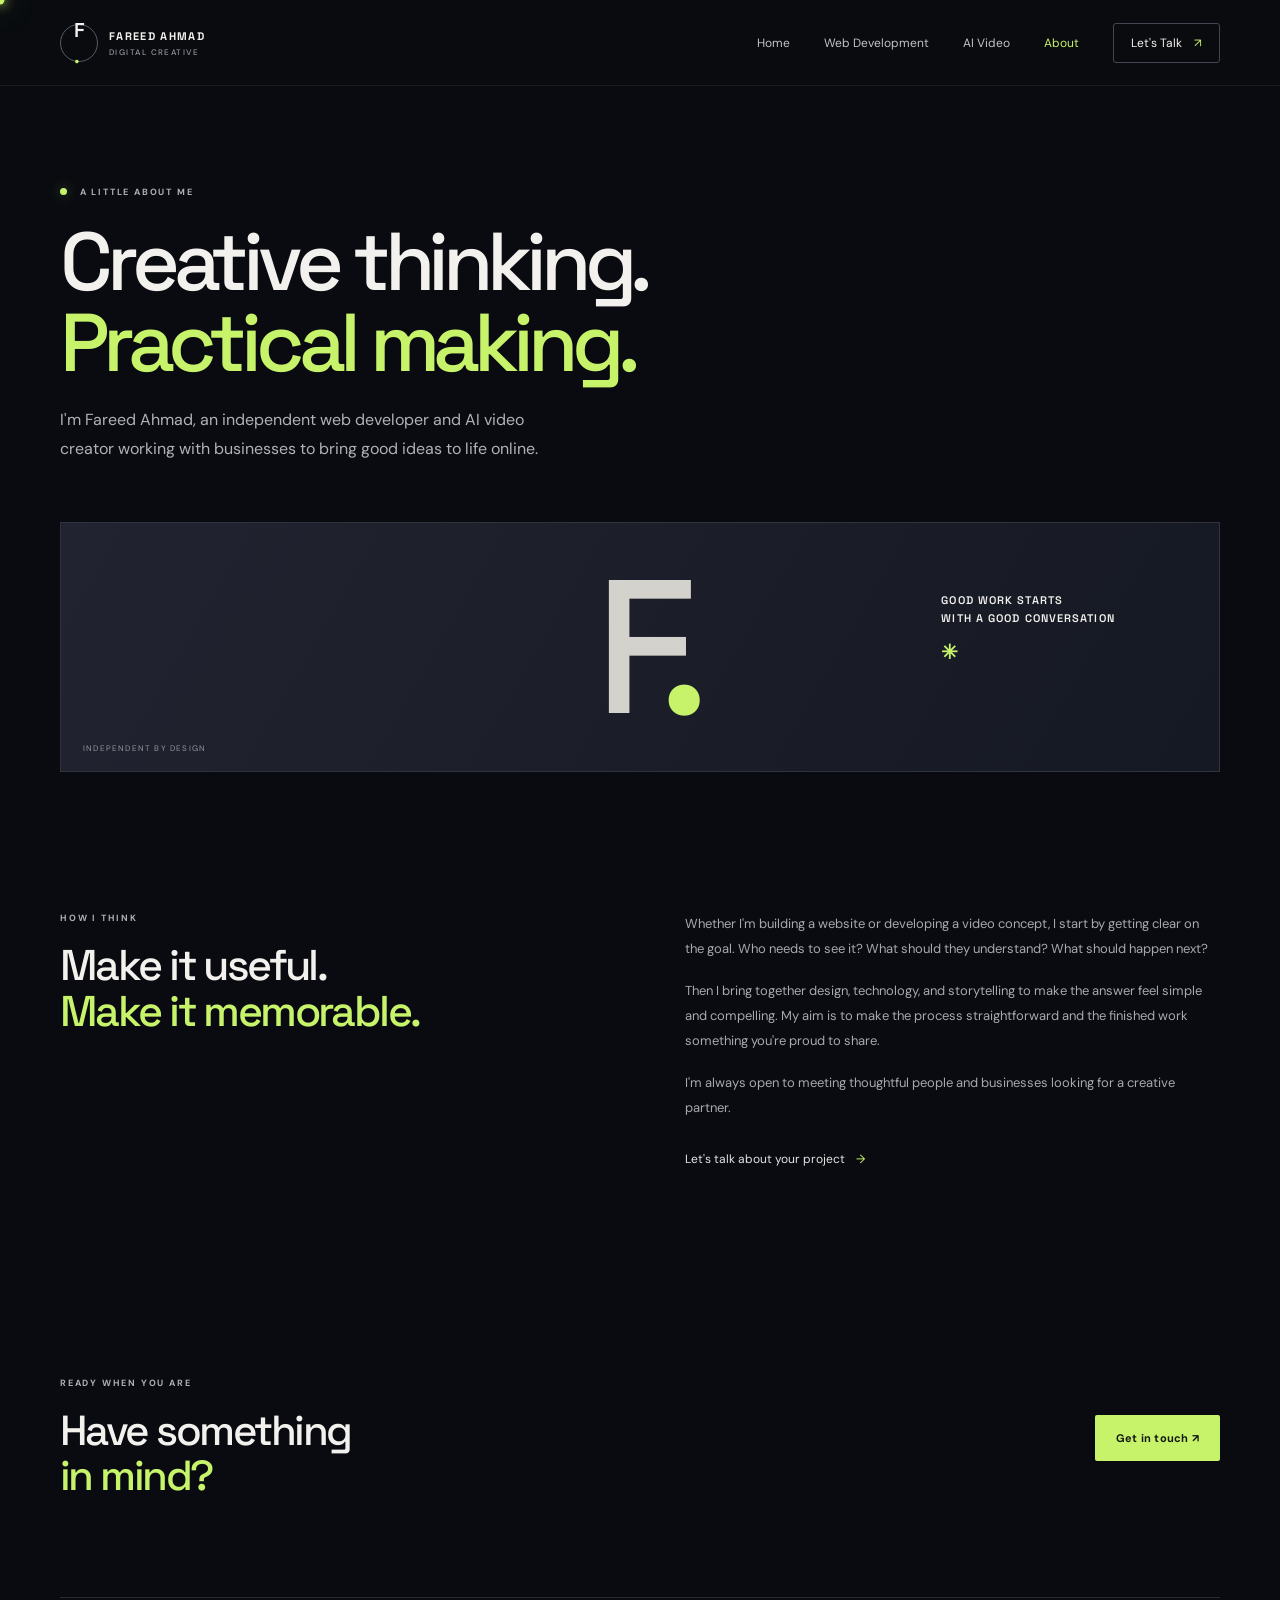
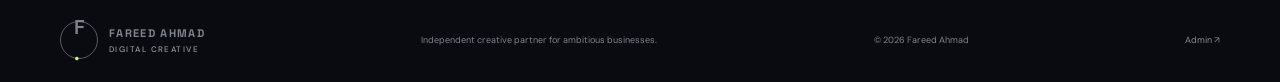
==== about.html @ bf3fa32a "Publish Fareed Ahmad portfolio" ====
<!doctype html><html lang="en"><head><meta charset="utf-8"><meta name="viewport" content="width=device-width, initial-scale=1"><title>About — Fareed Ahmad</title><link rel="preconnect" href="https://fonts.googleapis.com"><link rel="preconnect" href="https://fonts.gstatic.com" crossorigin><link href="https://fonts.googleapis.com/css2?family=DM+Sans:wght@400;500;600;700&family=Space+Grotesk:wght@400;500;600;700&display=swap" rel="stylesheet"><link rel="stylesheet" href="style.css"></head><body><span class="cursor-glow" aria-hidden="true"></span><header class="header"><a class="brand" href="index.html"><span class="brand-mark">F<span>.</span></span><span>FAREED AHMAD<small>DIGITAL CREATIVE</small></span></a><button class="menu-toggle" aria-label="Open menu">☰</button><nav class="nav"><a href="index.html">Home</a><a href="web-development.html">Web Development</a><a href="ai-video.html">AI Video</a><a class="active" href="about.html">About</a><a class="nav-cta" href="contact.html">Let's Talk <span>↗</span></a></nav></header><main><section class="inner-hero wrap about-hero"><div class="eyebrow"><i></i> A LITTLE ABOUT ME</div><h1>Creative thinking.<br><em>Practical making.</em></h1><p class="lead">I'm Fareed Ahmad, an independent web developer and AI video creator working with businesses to bring good ideas to life online.</p><div class="about-visual"><div class="about-monogram">F<span>.</span></div><div class="about-note">GOOD WORK STARTS<br>WITH A GOOD CONVERSATION <b>✳</b></div><span class="about-caption">INDEPENDENT BY DESIGN</span></div></section><section class="section wrap about-copy"><div><div class="eyebrow">HOW I THINK</div><h2>Make it useful.<br><em>Make it memorable.</em></h2></div><div><p>Whether I'm building a website or developing a video concept, I start by getting clear on the goal. Who needs to see it? What should they understand? What should happen next?</p><p>Then I bring together design, technology, and storytelling to make the answer feel simple and compelling. My aim is to make the process straightforward and the finished work something you're proud to share.</p><p>I'm always open to meeting thoughtful people and businesses looking for a creative partner.</p><a class="text-link" href="contact.html">Let's talk about your project <span>→</span></a></div></section><section class="bottom-cta wrap"><div><div class="eyebrow">READY WHEN YOU ARE</div><h2>Have something<br><em>in mind?</em></h2></div><a class="button button-light" href="contact.html">Get in touch ↗</a></section></main><footer class="footer wrap"><a class="brand" href="index.html"><span class="brand-mark">F<span>.</span></span><span>FAREED AHMAD<small>DIGITAL CREATIVE</small></span></a><span>Independent creative partner for ambitious businesses.</span><span>© <span id="year"></span> Fareed Ahmad</span><a class="admin-entry" href="admin.html">Admin ↗</a></footer><script src="portfolio.js"></script><script src="script.js"></script></body></html>
---- style.css ----
:root{--bg:#090b10;--panel:#10131a;--panel2:#141923;--text:#f3f1ed;--muted:#a2a5ad;--line:#272b35;--lime:#c7f36b;--lav:#b3a2ff;--font:'DM Sans',sans-serif;--display:'Space Grotesk',sans-serif}*{box-sizing:border-box}html{scroll-behavior:smooth}body{margin:0;background:var(--bg);color:var(--text);font-family:var(--font);font-size:15px;-webkit-font-smoothing:antialiased}a{color:inherit;text-decoration:none}.wrap{width:min(1160px,calc(100% - 72px));margin-inline:auto}.header{height:86px;border-bottom:1px solid rgba(255,255,255,.07);display:flex;align-items:center;justify-content:space-between;padding:0 max(36px,calc((100% - 1160px)/2));position:relative;z-index:3;background:rgba(9,11,16,.93)}.brand{display:flex;gap:11px;align-items:center;font:700 11px var(--display);letter-spacing:.12em}.brand-mark{width:38px;height:38px;border:1px solid #555a66;border-radius:50%;display:grid;place-content:center;font:600 20px var(--display);letter-spacing:-.08em}.brand-mark span{color:var(--lime)}.brand small{display:block;font:500 8px var(--font);letter-spacing:.18em;color:#9699a1;margin-top:4px}.nav{display:flex;align-items:center;gap:34px;font-size:12px;color:#c2c3c7}.nav a{transition:color .2s}.nav a:hover,.nav a.active{color:var(--lime)}.nav .nav-cta{border:1px solid #424651;padding:11px 17px;border-radius:3px;color:var(--text)}.nav-cta span{color:var(--lime);margin-left:9px}.menu-toggle{display:none;background:none;color:white;border:0;font-size:24px}.hero{min-height:620px;display:grid;grid-template-columns:1.02fr .98fr;align-items:center;gap:20px;padding-top:45px;padding-bottom:40px}.eyebrow{font-size:9px;letter-spacing:.2em;font-weight:700;color:#adb0b7}.eyebrow i{display:inline-block;width:7px;height:7px;border-radius:50%;background:var(--lime);margin-right:9px;box-shadow:0 0 13px #c7f36966}.hero h1,.inner-hero h1,.contact-layout h1{font:500 clamp(54px,7vw,88px)/.99 var(--display);letter-spacing:-.075em;margin:27px 0 24px}.hero h1 em,.inner-hero h1 em,.contact-layout h1 em,h2 em{font-style:normal;color:var(--lime)}.lead{max-width:480px;color:#b0b2b9;font-size:16px;line-height:1.8}.hero-actions{display:flex;align-items:center;gap:28px;margin-top:32px}.button{display:inline-flex;align-items:center;gap:20px;padding:16px 21px;border:0;border-radius:2px;font:700 11px var(--font);letter-spacing:.02em;cursor:pointer}.button-light{background:var(--lime);color:#13170e}.button-light span{font-size:15px}.text-link{font-size:12px;color:#e4e4e4}.text-link span{color:var(--lime);padding-left:8px}.hero-foot{display:flex;gap:12px;align-items:center;color:#747984;font-size:8px;letter-spacing:.13em;margin-top:72px}.hero-foot b{color:var(--lime)}.hero-art{height:470px;position:relative;display:grid;place-items:center;overflow:hidden}.glow{width:340px;height:340px;position:absolute;background:radial-gradient(circle,#9b73ff30,transparent 68%);filter:blur(12px)}.orbit{position:absolute;border:1px solid #414050;transform:rotate(-27deg);border-radius:50%;width:410px;height:210px}.orbit-two{transform:rotate(53deg);width:390px;height:240px;border-color:#42415366}.art-card{position:absolute;border:1px solid #484751;background:linear-gradient(145deg,#272331,#11131b);box-shadow:0 24px 80px #0009}.card-back{width:222px;height:280px;left:11%;top:17%;padding:25px;transform:rotate(-9deg);display:flex;flex-direction:column;justify-content:space-between;background:linear-gradient(155deg,#4a4069,#191724)}.card-back span,.card-front span{font-size:9px;letter-spacing:.2em;color:#d2c9ff}.card-back b{font:500 39px/.98 var(--display);letter-spacing:-.07em}.art-card small{font-size:8px;letter-spacing:.14em;color:#aaa5b7}.card-front{width:260px;height:333px;right:11%;top:20%;padding:23px;transform:rotate(8deg);display:flex;flex-direction:column;justify-content:flex-end;background:linear-gradient(145deg,#222736,#11141c)}.play{position:absolute;top:30%;left:39%;width:54px;height:54px;border-radius:50%;background:var(--lime);color:#15190f;display:grid;place-items:center;font-size:16px;padding-left:3px}.wave{height:50px;display:flex;align-items:center;gap:4px;margin:24px 0}.wave i{width:5px;border-radius:4px;background:linear-gradient(var(--lime),#9387e9);height:var(--h,20px)}.wave i:nth-child(3n){height:38px}.wave i:nth-child(2n){height:27px}.wave i:nth-child(5n){height:43px}.art-label{position:absolute;right:0;bottom:34px;font-size:8px;letter-spacing:.15em;color:#a6a6ab}.art-label span{font-size:18px;color:var(--lime);padding-left:10px}.trust{height:75px;border-block:1px solid var(--line);display:flex;align-items:center;justify-content:center;gap:25px;color:#858992;font-size:9px;letter-spacing:.17em}.trust-line{width:60px;height:1px;background:#41434a}.section{padding-top:110px;padding-bottom:110px}.section-heading{display:flex;align-items:flex-end;justify-content:space-between;gap:45px;margin-bottom:47px}.section-heading h2,.manifesto h2,.bottom-cta h2,.about-copy h2{font:500 43px/1.08 var(--display);letter-spacing:-.06em;margin:19px 0 0}.section-heading>p{max-width:390px;color:var(--muted);line-height:1.8;font-size:13px;margin:0 0 3px}.service-grid{display:grid;grid-template-columns:1fr 1fr;gap:22px}.service-card{padding:23px;background:var(--panel);border:1px solid #242832;transition:transform .25s,border-color .25s}.service-card:hover{transform:translateY(-4px);border-color:#5d674f}.card-top{display:flex;justify-content:space-between;align-items:center;color:#9699a2;font-size:8px;letter-spacing:.18em}.card-top b{font-size:18px;color:var(--lime);font-weight:400}.mini-browser,.video-preview{height:260px;margin:20px 0 25px;position:relative;overflow:hidden;background:#1c2230}.mini-browser{background:linear-gradient(130deg,#243746,#141a22 70%)}.browser-dots{height:26px;padding:8px 12px;background:#151a23;color:#767d8a;font-size:8px;letter-spacing:.2em}.browser-inner{padding:26px 32px}.browser-inner small{font-size:7px;letter-spacing:.2em;color:var(--lime)}.browser-inner strong{display:block;font:500 45px/.95 var(--display);letter-spacing:-.07em;margin-top:15px}.browser-inner i{display:block;width:75px;height:20px;background:var(--lime);margin-top:18px}.video-preview{background:radial-gradient(ellipse at 72% 40%,#7262ba,#382f60 34%,#151721 72%)}.video-orb{position:absolute;width:190px;height:190px;right:10%;top:5%;border-radius:50%;background:linear-gradient(135deg,#d5e9ff77,#9278f388 50%,transparent);filter:blur(2px)}.video-title{position:absolute;top:32px;left:30px;font:600 24px/1.02 var(--display);letter-spacing:-.05em}.video-title span{color:var(--lime);padding-left:8px}.video-caption{position:absolute;left:30px;bottom:24px;font-size:8px;letter-spacing:.16em}.video-play{position:absolute;right:26px;bottom:23px;border:1px solid #ffffff99;width:38px;height:38px;border-radius:50%;display:grid;place-items:center;font-size:11px;padding-left:2px}.service-card h3{font:500 20px var(--display);letter-spacing:-.04em;margin:0 0 10px}.service-card p{color:#9a9da6;font-size:12px;line-height:1.7;max-width:440px}.card-link{display:block;font-size:10px;color:var(--lime);margin-top:21px}.manifesto{background:linear-gradient(110deg,#14131e,#10141b);border-block:1px solid #242632}.manifesto-inner{padding-top:96px;padding-bottom:100px}.manifesto h2{font-size:53px;margin:23px 0 20px}.manifesto p{max-width:500px;color:#a6a8b0;line-height:1.8;font-size:13px}.manifesto .text-link{display:inline-block;margin-top:16px}.bottom-cta{display:flex;align-items:center;justify-content:space-between;padding-top:99px;padding-bottom:99px}.bottom-cta h2{font-size:42px}.footer{border-top:1px solid var(--line);padding-top:23px;padding-bottom:23px;display:flex;align-items:center;justify-content:space-between;color:#7f838d;font-size:9px}.inner-hero{padding-top:100px;padding-bottom:78px}.inner-hero h1{font-size:clamp(54px,7vw,82px);margin:23px 0}.inner-hero>.button{margin-top:20px}.web-showcase{margin-top:72px;padding:30px 8% 0;background:linear-gradient(140deg,#202b32,#11151d);border:1px solid #2d3641}.showcase-window{background:#d9dedb;color:#12181a;min-height:400px;box-shadow:0 18px 50px #0008}.window-bar{height:34px;background:#e9eae6;display:flex;justify-content:space-between;padding:10px 15px;color:#606968;font-size:9px}.showcase-content{min-height:366px;position:relative;background:linear-gradient(115deg,#dce1dd,#b9c4bd)}.showcase-nav{padding:17px 26px;font:700 10px var(--display);letter-spacing:.12em}.showcase-nav span{float:right;font:600 8px var(--font);letter-spacing:.08em}.showcase-main{padding:32px 7%}.showcase-main small{font-size:8px;letter-spacing:.18em}.showcase-main h2{font:600 56px/.9 var(--display);letter-spacing:-.075em;margin:17px 0}.showcase-main h2 em{color:#507b59;font-style:normal}.showcase-main p{font-size:10px;line-height:1.7;color:#515b55}.showcase-main .button{font-size:8px;padding:12px 14px;margin-top:8px}.showcase-side{position:absolute;right:9%;top:39%;font:500 23px/1.08 var(--display);letter-spacing:-.05em;color:#526057}.showcase-side em{color:#80998a;font-style:normal}.showcase-side b{display:block;margin-top:35px;font:600 8px var(--font);letter-spacing:.12em}.offer-grid{display:grid;grid-template-columns:1fr 1fr;border-top:1px solid var(--line)}.offer-grid article{padding:30px 25px 31px 0;border-bottom:1px solid var(--line)}.offer-grid article:nth-child(2n){padding-left:35px;border-left:1px solid var(--line)}.offer-grid article>span{font-size:9px;color:var(--lime);letter-spacing:.12em}.offer-grid h3{font:500 21px var(--display);margin:15px 0 9px;letter-spacing:-.03em}.offer-grid p{font-size:12px;line-height:1.8;color:#9fa2aa;max-width:440px;margin:0}.video-hero .lead{max-width:540px}.video-feature{height:355px;margin-top:65px;position:relative;overflow:hidden;border:1px solid #33303d;background:radial-gradient(ellipse at 72% 40%,#7164b6,#40355f 30%,#191923 72%)}.feature-orb{position:absolute;width:320px;height:320px;right:10%;top:0;border-radius:50%;background:linear-gradient(120deg,#e7dfffaa,#9282f988 42%,transparent 72%);filter:blur(2px)}.feature-copy{position:absolute;left:9%;top:62px}.feature-copy small{font-size:8px;letter-spacing:.2em;color:#d8d2ef}.feature-copy h2{font:500 57px/.95 var(--display);letter-spacing:-.07em;margin:22px 0 32px}.feature-copy h2 em{font-style:normal;color:var(--lime)}.feature-copy span{font-size:8px;letter-spacing:.14em;color:#c6c0d4}.feature-play{position:absolute;right:25%;top:42%;width:54px;height:54px;border-radius:50%;background:var(--lime);color:#111;display:grid;place-items:center;font-size:15px;padding-left:3px}.feature-index{position:absolute;right:22px;bottom:20px;font-size:8px;letter-spacing:.16em;color:#d4d1dc}.about-hero{padding-bottom:30px}.about-visual{height:250px;margin-top:58px;background:linear-gradient(120deg,#222330,#151923);position:relative;overflow:hidden;display:grid;place-items:center;border:1px solid #30323d}.about-monogram{font:500 190px/.8 var(--display);letter-spacing:-.13em;color:#d3d2cc}.about-monogram span{color:var(--lime)}.about-note{position:absolute;right:9%;top:28%;font:600 11px/1.6 var(--display);letter-spacing:.1em}.about-note b{display:block;color:var(--lime);font-size:20px;margin-top:8px}.about-caption{position:absolute;bottom:18px;left:22px;color:#92959e;font-size:8px;letter-spacing:.15em}.about-copy{display:grid;grid-template-columns:1fr 1fr;gap:90px}.about-copy p{color:#a7a9b0;font-size:13px;line-height:1.9;margin:0 0 18px}.about-copy .text-link{display:inline-block;margin-top:12px}.contact-layout{padding-top:100px;padding-bottom:110px;display:grid;grid-template-columns:.9fr 1.1fr;gap:100px}.contact-layout h1{font-size:72px}.contact-intro .lead{font-size:14px}.contact-links{margin-top:65px;display:grid;gap:24px}.contact-links small{display:block;color:#828691;font-size:8px;letter-spacing:.17em;margin-bottom:9px}.contact-links a{font-size:15px}.contact-links a:hover{color:var(--lime)}.email-pending{color:#e4b277;font-size:12px}.contact-form{padding:31px;background:var(--panel);border:1px solid #282c36}.contact-form label{display:block;color:#b9bbc1;font-size:10px;margin-bottom:20px}.contact-form input,.contact-form select,.contact-form textarea{display:block;width:100%;margin-top:9px;background:#0c0f15;border:1px solid #30343e;border-radius:2px;padding:13px;color:#f0f0ef;font:12px var(--font);outline:none}.contact-form input:focus,.contact-form select:focus,.contact-form textarea:focus{border-color:#91ad61}.contact-form textarea{resize:vertical}.contact-form .button{margin-top:3px}.form-note{display:block;color:#777c86;font-size:9px;margin-top:13px}@media(max-width:850px){.wrap{width:calc(100% - 48px)}.header{padding-inline:24px}.nav{gap:17px}.hero{min-height:560px}.hero-art{transform:scale(.87);margin-inline:-25px}.section-heading{gap:25px}.contact-layout{gap:45px}.showcase-side{right:4%;font-size:19px}}@media(max-width:650px){.wrap{width:calc(100% - 38px)}.header{height:72px;padding:0 19px}.menu-toggle{display:block}.nav{display:none;position:absolute;left:0;right:0;top:71px;background:#0c0e14;border-bottom:1px solid var(--line);padding:20px;flex-direction:column;align-items:stretch;gap:0}.nav.open{display:flex}.nav a{padding:13px 8px}.nav .nav-cta{margin-top:8px;text-align:center}.hero{grid-template-columns:1fr;padding-top:74px;gap:0}.hero h1,.inner-hero h1,.contact-layout h1{font-size:59px}.hero-foot{margin-top:45px;gap:8px;font-size:7px}.hero-art{height:370px;margin:10px -18px 0;transform:none;scale:.9}.trust{height:70px;gap:12px;font-size:7px;letter-spacing:.1em}.trust-line{width:25px}.section{padding-top:75px;padding-bottom:75px}.section-heading{display:block}.section-heading h2,.manifesto h2,.bottom-cta h2,.about-copy h2{font-size:36px}.section-heading>p{margin-top:22px}.service-grid{grid-template-columns:1fr;gap:15px}.mini-browser,.video-preview{height:220px}.manifesto-inner{padding-top:70px;padding-bottom:70px}.manifesto h2{font-size:38px}.bottom-cta{padding-top:70px;padding-bottom:70px;align-items:flex-start;gap:28px;flex-direction:column}.footer{flex-wrap:wrap;gap:18px}.footer>span:nth-child(2){order:3;width:100%}.inner-hero{padding-top:75px;padding-bottom:50px}.web-showcase{margin-top:52px;padding:15px 4% 0}.showcase-window{min-height:310px}.showcase-content{min-height:276px}.showcase-main{padding:24px 6%}.showcase-main h2{font-size:43px}.showcase-main p{font-size:9px}.showcase-side{top:46%;right:4%;font-size:16px}.showcase-nav{padding:14px 15px}.showcase-nav span{font-size:6px}.offer-grid article{padding:24px 10px 24px 0}.offer-grid article:nth-child(2n){padding-left:19px}.offer-grid h3{font-size:18px}.offer-grid p{font-size:11px}.video-feature{height:290px;margin-top:48px}.feature-copy{left:7%;top:49px}.feature-copy h2{font-size:42px}.feature-copy span{font-size:6px}.feature-orb{width:230px;height:230px;right:-15%}.feature-play{right:15%;top:52%;width:42px;height:42px}.about-visual{height:205px;margin-top:40px}.about-monogram{font-size:150px}.about-note{right:5%;font-size:8px}.about-copy{grid-template-columns:1fr;gap:27px}.contact-layout{grid-template-columns:1fr;gap:45px;padding-top:72px;padding-bottom:72px}.contact-layout h1{font-size:60px}.contact-links{margin-top:38px}.contact-form{padding:22px}}

/* Name treatment, custom cursor, sample gallery and admin */
.name-flair{display:inline-block;background:linear-gradient(100deg,#f4f0e8 4%,#d5ff84 47%,#a995ff 87%);background-clip:text;-webkit-background-clip:text;color:transparent;filter:drop-shadow(0 8px 26px #9eeb5140);letter-spacing:-.08em}.cursor-dot{width:9px;height:9px;border-radius:50%;position:fixed;left:0;top:0;z-index:9999;pointer-events:none;background:var(--lime);box-shadow:0 0 12px var(--lime),0 0 28px #c7f36988;transform:translate(-50%,-50%);transition:width .18s,height .18s,opacity .2s}.cursor-dot.cursor-active{width:18px;height:18px;opacity:.72}.samples-grid{display:grid;grid-template-columns:repeat(2,minmax(0,1fr));gap:20px}.sample-card{background:var(--panel);border:1px solid var(--line);overflow:hidden}.sample-image{height:220px;display:grid;place-items:center;background-color:#1a1e29;background-image:linear-gradient(135deg,#303344,#171923);background-position:center;background-size:cover;position:relative}.sample-image:after{content:"";position:absolute;inset:0;background:linear-gradient(0deg,#090b1077,transparent 60%)}.sample-play,.sample-open{position:relative;z-index:1;border:1px solid #ffffffbb;border-radius:50%;width:48px;height:48px;display:grid;place-items:center;color:white;font-size:12px}.sample-open{width:auto;height:auto;border-radius:2px;padding:12px 16px;font-size:9px;letter-spacing:.15em}.sample-info{padding:18px 20px 22px}.sample-info small,.admin-item small{color:var(--lime);font-size:8px;letter-spacing:.16em}.sample-info h3{font:500 19px var(--display);margin:10px 0 7px}.sample-info p{color:var(--muted);font-size:12px;line-height:1.7;margin:0}.samples-empty{grid-column:1/-1;color:var(--muted);padding:22px;border:1px dashed #3b404b;font-size:12px}.admin-entry{font-size:9px;color:#858a94}.admin-entry:hover{color:var(--lime)}.admin-page{padding-top:80px;padding-bottom:100px}.admin-page h1{font:500 clamp(54px,7vw,78px)/1 var(--display);letter-spacing:-.07em;margin:23px 0}.admin-page>.lead{margin-bottom:26px}.admin-warning{max-width:760px;padding:15px 18px;border:1px solid #5c5135;background:#211d14;color:#d9c899;font-size:11px;line-height:1.7;margin-bottom:25px}.admin-form{max-width:760px}.admin-list{max-width:760px;margin-top:50px}.admin-list h2{font:500 27px var(--display)}.admin-item{display:flex;align-items:center;justify-content:space-between;padding:16px 0;border-bottom:1px solid var(--line)}.admin-item b,.admin-item small{display:block}.admin-item small{margin-top:7px}.admin-item button{border:1px solid #604343;background:transparent;color:#ffb3a9;padding:8px 12px;cursor:pointer}@media(max-width:650px){.samples-grid{grid-template-columns:1fr}.sample-image{height:190px}.admin-page{padding-top:60px}}

@media (pointer:fine){body,body a,body button,body input,body textarea,body select{cursor:none}}

.admin-lock{max-width:620px;margin:0 auto}.admin-lock h1{font:500 clamp(54px,7vw,78px)/1 var(--display);letter-spacing:-.07em;margin:23px 0}.admin-lock form{margin-top:28px}
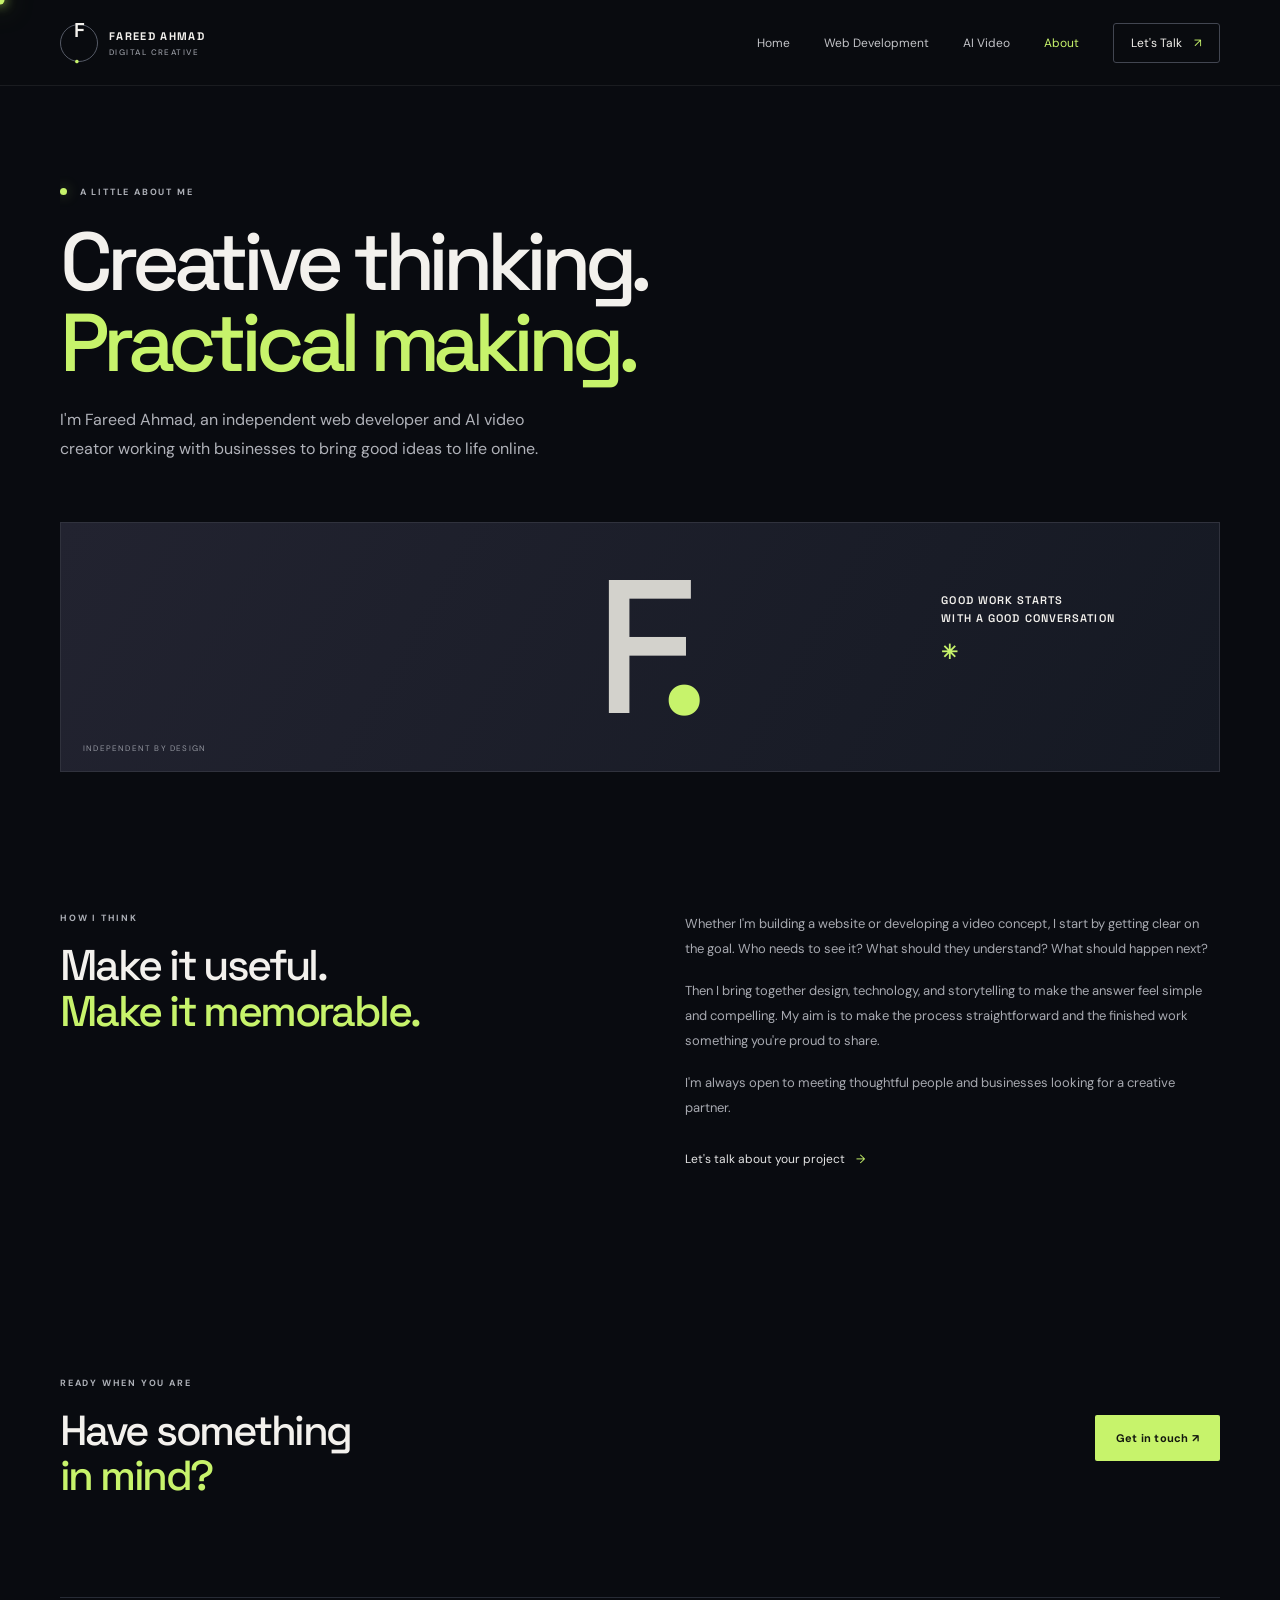
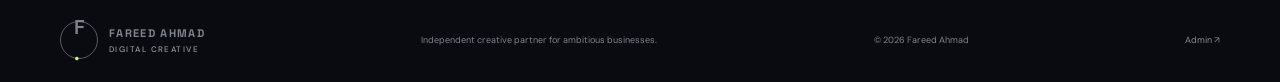
==== commit 078ada2f: "Add muted looping hero video to About page" ====
--- a/about.html
+++ b/about.html
@@ -1 +1 @@
-<!doctype html><html lang="en"><head><meta charset="utf-8"><meta name="viewport" content="width=device-width, initial-scale=1"><title>About — Fareed Ahmad</title><link rel="preconnect" href="https://fonts.googleapis.com"><link rel="preconnect" href="https://fonts.gstatic.com" crossorigin><link href="https://fonts.googleapis.com/css2?family=DM+Sans:wght@400;500;600;700&family=Space+Grotesk:wght@400;500;600;700&display=swap" rel="stylesheet"><link rel="stylesheet" href="style.css"></head><body><span class="cursor-glow" aria-hidden="true"></span><header class="header"><a class="brand" href="index.html"><span class="brand-mark">F<span>.</span></span><span>FAREED AHMAD<small>DIGITAL CREATIVE</small></span></a><button class="menu-toggle" aria-label="Open menu">☰</button><nav class="nav"><a href="index.html">Home</a><a href="web-development.html">Web Development</a><a href="ai-video.html">AI Video</a><a class="active" href="about.html">About</a><a class="nav-cta" href="contact.html">Let's Talk <span>↗</span></a></nav></header><main><section class="inner-hero wrap about-hero"><div class="eyebrow"><i></i> A LITTLE ABOUT ME</div><h1>Creative thinking.<br><em>Practical making.</em></h1><p class="lead">I'm Fareed Ahmad, an independent web developer and AI video creator working with businesses to bring good ideas to life online.</p><div class="about-visual"><div class="about-monogram">F<span>.</span></div><div class="about-note">GOOD WORK STARTS<br>WITH A GOOD CONVERSATION <b>✳</b></div><span class="about-caption">INDEPENDENT BY DESIGN</span></div></section><section class="section wrap about-copy"><div><div class="eyebrow">HOW I THINK</div><h2>Make it useful.<br><em>Make it memorable.</em></h2></div><div><p>Whether I'm building a website or developing a video concept, I start by getting clear on the goal. Who needs to see it? What should they understand? What should happen next?</p><p>Then I bring together design, technology, and storytelling to make the answer feel simple and compelling. My aim is to make the process straightforward and the finished work something you're proud to share.</p><p>I'm always open to meeting thoughtful people and businesses looking for a creative partner.</p><a class="text-link" href="contact.html">Let's talk about your project <span>→</span></a></div></section><section class="bottom-cta wrap"><div><div class="eyebrow">READY WHEN YOU ARE</div><h2>Have something<br><em>in mind?</em></h2></div><a class="button button-light" href="contact.html">Get in touch ↗</a></section></main><footer class="footer wrap"><a class="brand" href="index.html"><span class="brand-mark">F<span>.</span></span><span>FAREED AHMAD<small>DIGITAL CREATIVE</small></span></a><span>Independent creative partner for ambitious businesses.</span><span>© <span id="year"></span> Fareed Ahmad</span><a class="admin-entry" href="admin.html">Admin ↗</a></footer><script src="portfolio.js"></script><script src="script.js"></script></body></html>
+<!doctype html><html lang="en"><head><meta charset="utf-8"><meta name="viewport" content="width=device-width, initial-scale=1"><title>About — Fareed Ahmad</title><link rel="preconnect" href="https://fonts.googleapis.com"><link rel="preconnect" href="https://fonts.gstatic.com" crossorigin><link href="https://fonts.googleapis.com/css2?family=DM+Sans:wght@400;500;600;700&family=Space+Grotesk:wght@400;500;600;700&display=swap" rel="stylesheet"><link rel="stylesheet" href="style.css"></head><body><span class="cursor-glow" aria-hidden="true"></span><header class="header"><a class="brand" href="index.html"><span class="brand-mark">F<span>.</span></span><span>FAREED AHMAD<small>DIGITAL CREATIVE</small></span></a><button class="menu-toggle" aria-label="Open menu">☰</button><nav class="nav"><a href="index.html">Home</a><a href="web-development.html">Web Development</a><a href="ai-video.html">AI Video</a><a class="active" href="about.html">About</a><a class="nav-cta" href="contact.html">Let's Talk <span>↗</span></a></nav></header><main><section class="inner-hero wrap about-hero"><video class="hero-background-video" autoplay muted loop playsinline preload="metadata" aria-hidden="true" tabindex="-1"><source src="assets/hero-background.mp4" type="video/mp4"></video><div class="eyebrow"><i></i> A LITTLE ABOUT ME</div><h1>Creative thinking.<br><em>Practical making.</em></h1><p class="lead">I'm Fareed Ahmad, an independent web developer and AI video creator working with businesses to bring good ideas to life online.</p><div class="about-visual"><div class="about-monogram">F<span>.</span></div><div class="about-note">GOOD WORK STARTS<br>WITH A GOOD CONVERSATION <b>✳</b></div><span class="about-caption">INDEPENDENT BY DESIGN</span></div></section><section class="section wrap about-copy"><div><div class="eyebrow">HOW I THINK</div><h2>Make it useful.<br><em>Make it memorable.</em></h2></div><div><p>Whether I'm building a website or developing a video concept, I start by getting clear on the goal. Who needs to see it? What should they understand? What should happen next?</p><p>Then I bring together design, technology, and storytelling to make the answer feel simple and compelling. My aim is to make the process straightforward and the finished work something you're proud to share.</p><p>I'm always open to meeting thoughtful people and businesses looking for a creative partner.</p><a class="text-link" href="contact.html">Let's talk about your project <span>→</span></a></div></section><section class="bottom-cta wrap"><div><div class="eyebrow">READY WHEN YOU ARE</div><h2>Have something<br><em>in mind?</em></h2></div><a class="button button-light" href="contact.html">Get in touch ↗</a></section></main><footer class="footer wrap"><a class="brand" href="index.html"><span class="brand-mark">F<span>.</span></span><span>FAREED AHMAD<small>DIGITAL CREATIVE</small></span></a><span>Independent creative partner for ambitious businesses.</span><span>© <span id="year"></span> Fareed Ahmad</span><a class="admin-entry" href="admin.html">Admin ↗</a></footer><script src="portfolio.js"></script><script src="script.js"></script></body></html>
--- a/style.css
+++ b/style.css
@@ -1,8 +1,19 @@
-:root{--bg:#090b10;--panel:#10131a;--panel2:#141923;--text:#f3f1ed;--muted:#a2a5ad;--line:#272b35;--lime:#c7f36b;--lav:#b3a2ff;--font:'DM Sans',sans-serif;--display:'Space Grotesk',sans-serif}*{box-sizing:border-box}html{scroll-behavior:smooth}body{margin:0;background:var(--bg);color:var(--text);font-family:var(--font);font-size:15px;-webkit-font-smoothing:antialiased}a{color:inherit;text-decoration:none}.wrap{width:min(1160px,calc(100% - 72px));margin-inline:auto}.header{height:86px;border-bottom:1px solid rgba(255,255,255,.07);display:flex;align-items:center;justify-content:space-between;padding:0 max(36px,calc((100% - 1160px)/2));position:relative;z-index:3;background:rgba(9,11,16,.93)}.brand{display:flex;gap:11px;align-items:center;font:700 11px var(--display);letter-spacing:.12em}.brand-mark{width:38px;height:38px;border:1px solid #555a66;border-radius:50%;display:grid;place-content:center;font:600 20px var(--display);letter-spacing:-.08em}.brand-mark span{color:var(--lime)}.brand small{display:block;font:500 8px var(--font);letter-spacing:.18em;color:#9699a1;margin-top:4px}.nav{display:flex;align-items:center;gap:34px;font-size:12px;color:#c2c3c7}.nav a{transition:color .2s}.nav a:hover,.nav a.active{color:var(--lime)}.nav .nav-cta{border:1px solid #424651;padding:11px 17px;border-radius:3px;color:var(--text)}.nav-cta span{color:var(--lime);margin-left:9px}.menu-toggle{display:none;background:none;color:white;border:0;font-size:24px}.hero{min-height:620px;display:grid;grid-template-columns:1.02fr .98fr;align-items:center;gap:20px;padding-top:45px;padding-bottom:40px}.eyebrow{font-size:9px;letter-spacing:.2em;font-weight:700;color:#adb0b7}.eyebrow i{display:inline-block;width:7px;height:7px;border-radius:50%;background:var(--lime);margin-right:9px;box-shadow:0 0 13px #c7f36966}.hero h1,.inner-hero h1,.contact-layout h1{font:500 clamp(54px,7vw,88px)/.99 var(--display);letter-spacing:-.075em;margin:27px 0 24px}.hero h1 em,.inner-hero h1 em,.contact-layout h1 em,h2 em{font-style:normal;color:var(--lime)}.lead{max-width:480px;color:#b0b2b9;font-size:16px;line-height:1.8}.hero-actions{display:flex;align-items:center;gap:28px;margin-top:32px}.button{display:inline-flex;align-items:center;gap:20px;padding:16px 21px;border:0;border-radius:2px;font:700 11px var(--font);letter-spacing:.02em;cursor:pointer}.button-light{background:var(--lime);color:#13170e}.button-light span{font-size:15px}.text-link{font-size:12px;color:#e4e4e4}.text-link span{color:var(--lime);padding-left:8px}.hero-foot{display:flex;gap:12px;align-items:center;color:#747984;font-size:8px;letter-spacing:.13em;margin-top:72px}.hero-foot b{color:var(--lime)}.hero-art{height:470px;position:relative;display:grid;place-items:center;overflow:hidden}.glow{width:340px;height:340px;position:absolute;background:radial-gradient(circle,#9b73ff30,transparent 68%);filter:blur(12px)}.orbit{position:absolute;border:1px solid #414050;transform:rotate(-27deg);border-radius:50%;width:410px;height:210px}.orbit-two{transform:rotate(53deg);width:390px;height:240px;border-color:#42415366}.art-card{position:absolute;border:1px solid #484751;background:linear-gradient(145deg,#272331,#11131b);box-shadow:0 24px 80px #0009}.card-back{width:222px;height:280px;left:11%;top:17%;padding:25px;transform:rotate(-9deg);display:flex;flex-direction:column;justify-content:space-between;background:linear-gradient(155deg,#4a4069,#191724)}.card-back span,.card-front span{font-size:9px;letter-spacing:.2em;color:#d2c9ff}.card-back b{font:500 39px/.98 var(--display);letter-spacing:-.07em}.art-card small{font-size:8px;letter-spacing:.14em;color:#aaa5b7}.card-front{width:260px;height:333px;right:11%;top:20%;padding:23px;transform:rotate(8deg);display:flex;flex-direction:column;justify-content:flex-end;background:linear-gradient(145deg,#222736,#11141c)}.play{position:absolute;top:30%;left:39%;width:54px;height:54px;border-radius:50%;background:var(--lime);color:#15190f;display:grid;place-items:center;font-size:16px;padding-left:3px}.wave{height:50px;display:flex;align-items:center;gap:4px;margin:24px 0}.wave i{width:5px;border-radius:4px;background:linear-gradient(var(--lime),#9387e9);height:var(--h,20px)}.wave i:nth-child(3n){height:38px}.wave i:nth-child(2n){height:27px}.wave i:nth-child(5n){height:43px}.art-label{position:absolute;right:0;bottom:34px;font-size:8px;letter-spacing:.15em;color:#a6a6ab}.art-label span{font-size:18px;color:var(--lime);padding-left:10px}.trust{height:75px;border-block:1px solid var(--line);display:flex;align-items:center;justify-content:center;gap:25px;color:#858992;font-size:9px;letter-spacing:.17em}.trust-line{width:60px;height:1px;background:#41434a}.section{padding-top:110px;padding-bottom:110px}.section-heading{display:flex;align-items:flex-end;justify-content:space-between;gap:45px;margin-bottom:47px}.section-heading h2,.manifesto h2,.bottom-cta h2,.about-copy h2{font:500 43px/1.08 var(--display);letter-spacing:-.06em;margin:19px 0 0}.section-heading>p{max-width:390px;color:var(--muted);line-height:1.8;font-size:13px;margin:0 0 3px}.service-grid{display:grid;grid-template-columns:1fr 1fr;gap:22px}.service-card{padding:23px;background:var(--panel);border:1px solid #242832;transition:transform .25s,border-color .25s}.service-card:hover{transform:translateY(-4px);border-color:#5d674f}.card-top{display:flex;justify-content:space-between;align-items:center;color:#9699a2;font-size:8px;letter-spacing:.18em}.card-top b{font-size:18px;color:var(--lime);font-weight:400}.mini-browser,.video-preview{height:260px;margin:20px 0 25px;position:relative;overflow:hidden;background:#1c2230}.mini-browser{background:linear-gradient(130deg,#243746,#141a22 70%)}.browser-dots{height:26px;padding:8px 12px;background:#151a23;color:#767d8a;font-size:8px;letter-spacing:.2em}.browser-inner{padding:26px 32px}.browser-inner small{font-size:7px;letter-spacing:.2em;color:var(--lime)}.browser-inner strong{display:block;font:500 45px/.95 var(--display);letter-spacing:-.07em;margin-top:15px}.browser-inner i{display:block;width:75px;height:20px;background:var(--lime);margin-top:18px}.video-preview{background:radial-gradient(ellipse at 72% 40%,#7262ba,#382f60 34%,#151721 72%)}.video-orb{position:absolute;width:190px;height:190px;right:10%;top:5%;border-radius:50%;background:linear-gradient(135deg,#d5e9ff77,#9278f388 50%,transparent);filter:blur(2px)}.video-title{position:absolute;top:32px;left:30px;font:600 24px/1.02 var(--display);letter-spacing:-.05em}.video-title span{color:var(--lime);padding-left:8px}.video-caption{position:absolute;left:30px;bottom:24px;font-size:8px;letter-spacing:.16em}.video-play{position:absolute;right:26px;bottom:23px;border:1px solid #ffffff99;width:38px;height:38px;border-radius:50%;display:grid;place-items:center;font-size:11px;padding-left:2px}.service-card h3{font:500 20px var(--display);letter-spacing:-.04em;margin:0 0 10px}.service-card p{color:#9a9da6;font-size:12px;line-height:1.7;max-width:440px}.card-link{display:block;font-size:10px;color:var(--lime);margin-top:21px}.manifesto{background:linear-gradient(110deg,#14131e,#10141b);border-block:1px solid #242632}.manifesto-inner{padding-top:96px;padding-bottom:100px}.manifesto h2{font-size:53px;margin:23px 0 20px}.manifesto p{max-width:500px;color:#a6a8b0;line-height:1.8;font-size:13px}.manifesto .text-link{display:inline-block;margin-top:16px}.bottom-cta{display:flex;align-items:center;justify-content:space-between;padding-top:99px;padding-bottom:99px}.bottom-cta h2{font-size:42px}.footer{border-top:1px solid var(--line);padding-top:23px;padding-bottom:23px;display:flex;align-items:center;justify-content:space-between;color:#7f838d;font-size:9px}.inner-hero{padding-top:100px;padding-bottom:78px}.inner-hero h1{font-size:clamp(54px,7vw,82px);margin:23px 0}.inner-hero>.button{margin-top:20px}.web-showcase{margin-top:72px;padding:30px 8% 0;background:linear-gradient(140deg,#202b32,#11151d);border:1px solid #2d3641}.showcase-window{background:#d9dedb;color:#12181a;min-height:400px;box-shadow:0 18px 50px #0008}.window-bar{height:34px;background:#e9eae6;display:flex;justify-content:space-between;padding:10px 15px;color:#606968;font-size:9px}.showcase-content{min-height:366px;position:relative;background:linear-gradient(115deg,#dce1dd,#b9c4bd)}.showcase-nav{padding:17px 26px;font:700 10px var(--display);letter-spacing:.12em}.showcase-nav span{float:right;font:600 8px var(--font);letter-spacing:.08em}.showcase-main{padding:32px 7%}.showcase-main small{font-size:8px;letter-spacing:.18em}.showcase-main h2{font:600 56px/.9 var(--display);letter-spacing:-.075em;margin:17px 0}.showcase-main h2 em{color:#507b59;font-style:normal}.showcase-main p{font-size:10px;line-height:1.7;color:#515b55}.showcase-main .button{font-size:8px;padding:12px 14px;margin-top:8px}.showcase-side{position:absolute;right:9%;top:39%;font:500 23px/1.08 var(--display);letter-spacing:-.05em;color:#526057}.showcase-side em{color:#80998a;font-style:normal}.showcase-side b{display:block;margin-top:35px;font:600 8px var(--font);letter-spacing:.12em}.offer-grid{display:grid;grid-template-columns:1fr 1fr;border-top:1px solid var(--line)}.offer-grid article{padding:30px 25px 31px 0;border-bottom:1px solid var(--line)}.offer-grid article:nth-child(2n){padding-left:35px;border-left:1px solid var(--line)}.offer-grid article>span{font-size:9px;color:var(--lime);letter-spacing:.12em}.offer-grid h3{font:500 21px var(--display);margin:15px 0 9px;letter-spacing:-.03em}.offer-grid p{font-size:12px;line-height:1.8;color:#9fa2aa;max-width:440px;margin:0}.video-hero .lead{max-width:540px}.video-feature{height:355px;margin-top:65px;position:relative;overflow:hidden;border:1px solid #33303d;background:radial-gradient(ellipse at 72% 40%,#7164b6,#40355f 30%,#191923 72%)}.feature-orb{position:absolute;width:320px;height:320px;right:10%;top:0;border-radius:50%;background:linear-gradient(120deg,#e7dfffaa,#9282f988 42%,transparent 72%);filter:blur(2px)}.feature-copy{position:absolute;left:9%;top:62px}.feature-copy small{font-size:8px;letter-spacing:.2em;color:#d8d2ef}.feature-copy h2{font:500 57px/.95 var(--display);letter-spacing:-.07em;margin:22px 0 32px}.feature-copy h2 em{font-style:normal;color:var(--lime)}.feature-copy span{font-size:8px;letter-spacing:.14em;color:#c6c0d4}.feature-play{position:absolute;right:25%;top:42%;width:54px;height:54px;border-radius:50%;background:var(--lime);color:#111;display:grid;place-items:center;font-size:15px;padding-left:3px}.feature-index{position:absolute;right:22px;bottom:20px;font-size:8px;letter-spacing:.16em;color:#d4d1dc}.about-hero{padding-bottom:30px}.about-visual{height:250px;margin-top:58px;background:linear-gradient(120deg,#222330,#151923);position:relative;overflow:hidden;display:grid;place-items:center;border:1px solid #30323d}.about-monogram{font:500 190px/.8 var(--display);letter-spacing:-.13em;color:#d3d2cc}.about-monogram span{color:var(--lime)}.about-note{position:absolute;right:9%;top:28%;font:600 11px/1.6 var(--display);letter-spacing:.1em}.about-note b{display:block;color:var(--lime);font-size:20px;margin-top:8px}.about-caption{position:absolute;bottom:18px;left:22px;color:#92959e;font-size:8px;letter-spacing:.15em}.about-copy{display:grid;grid-template-columns:1fr 1fr;gap:90px}.about-copy p{color:#a7a9b0;font-size:13px;line-height:1.9;margin:0 0 18px}.about-copy .text-link{display:inline-block;margin-top:12px}.contact-layout{padding-top:100px;padding-bottom:110px;display:grid;grid-template-columns:.9fr 1.1fr;gap:100px}.contact-layout h1{font-size:72px}.contact-intro .lead{font-size:14px}.contact-links{margin-top:65px;display:grid;gap:24px}.contact-links small{display:block;color:#828691;font-size:8px;letter-spacing:.17em;margin-bottom:9px}.contact-links a{font-size:15px}.contact-links a:hover{color:var(--lime)}.email-pending{color:#e4b277;font-size:12px}.contact-form{padding:31px;background:var(--panel);border:1px solid #282c36}.contact-form label{display:block;color:#b9bbc1;font-size:10px;margin-bottom:20px}.contact-form input,.contact-form select,.contact-form textarea{display:block;width:100%;margin-top:9px;background:#0c0f15;border:1px solid #30343e;border-radius:2px;padding:13px;color:#f0f0ef;font:12px var(--font);outline:none}.contact-form input:focus,.contact-form select:focus,.contact-form textarea:focus{border-color:#91ad61}.contact-form textarea{resize:vertical}.contact-form .button{margin-top:3px}.form-note{display:block;color:#777c86;font-size:9px;margin-top:13px}@media(max-width:850px){.wrap{width:calc(100% - 48px)}.header{padding-inline:24px}.nav{gap:17px}.hero{min-height:560px}.hero-art{transform:scale(.87);margin-inline:-25px}.section-heading{gap:25px}.contact-layout{gap:45px}.showcase-side{right:4%;font-size:19px}}@media(max-width:650px){.wrap{width:calc(100% - 38px)}.header{height:72px;padding:0 19px}.menu-toggle{display:block}.nav{display:none;position:absolute;left:0;right:0;top:71px;background:#0c0e14;border-bottom:1px solid var(--line);padding:20px;flex-direction:column;align-items:stretch;gap:0}.nav.open{display:flex}.nav a{padding:13px 8px}.nav .nav-cta{margin-top:8px;text-align:center}.hero{grid-template-columns:1fr;padding-top:74px;gap:0}.hero h1,.inner-hero h1,.contact-layout h1{font-size:59px}.hero-foot{margin-top:45px;gap:8px;font-size:7px}.hero-art{height:370px;margin:10px -18px 0;transform:none;scale:.9}.trust{height:70px;gap:12px;font-size:7px;letter-spacing:.1em}.trust-line{width:25px}.section{padding-top:75px;padding-bottom:75px}.section-heading{display:block}.section-heading h2,.manifesto h2,.bottom-cta h2,.about-copy h2{font-size:36px}.section-heading>p{margin-top:22px}.service-grid{grid-template-columns:1fr;gap:15px}.mini-browser,.video-preview{height:220px}.manifesto-inner{padding-top:70px;padding-bottom:70px}.manifesto h2{font-size:38px}.bottom-cta{padding-top:70px;padding-bottom:70px;align-items:flex-start;gap:28px;flex-direction:column}.footer{flex-wrap:wrap;gap:18px}.footer>span:nth-child(2){order:3;width:100%}.inner-hero{padding-top:75px;padding-bottom:50px}.web-showcase{margin-top:52px;padding:15px 4% 0}.showcase-window{min-height:310px}.showcase-content{min-height:276px}.showcase-main{padding:24px 6%}.showcase-main h2{font-size:43px}.showcase-main p{font-size:9px}.showcase-side{top:46%;right:4%;font-size:16px}.showcase-nav{padding:14px 15px}.showcase-nav span{font-size:6px}.offer-grid article{padding:24px 10px 24px 0}.offer-grid article:nth-child(2n){padding-left:19px}.offer-grid h3{font-size:18px}.offer-grid p{font-size:11px}.video-feature{height:290px;margin-top:48px}.feature-copy{left:7%;top:49px}.feature-copy h2{font-size:42px}.feature-copy span{font-size:6px}.feature-orb{width:230px;height:230px;right:-15%}.feature-play{right:15%;top:52%;width:42px;height:42px}.about-visual{height:205px;margin-top:40px}.about-monogram{font-size:150px}.about-note{right:5%;font-size:8px}.about-copy{grid-template-columns:1fr;gap:27px}.contact-layout{grid-template-columns:1fr;gap:45px;padding-top:72px;padding-bottom:72px}.contact-layout h1{font-size:60px}.contact-links{margin-top:38px}.contact-form{padding:22px}}
-
-/* Name treatment, custom cursor, sample gallery and admin */
+:root{--bg:#090b10;--panel:#10131a;--panel2:#141923;--text:#f3f1ed;--muted:#a2a5ad;--line:#272b35;--lime:#c7f36b;--lav:#b3a2ff;--font:'DM Sans',sans-serif;--display:'Space Grotesk',sans-serif}*{box-sizing:border-box}html{scroll-behavior:smooth}body{margin:0;background:var(--bg);color:var(--text);font-family:var(--font);font-size:15px;-webkit-font-smoothing:antialiased}a{color:inherit;text-decoration:none}.wrap{width:min(1160px,calc(100% - 72px));margin-inline:auto}.header{height:86px;border-bottom:1px solid rgba(255,255,255,.07);display:flex;align-items:center;justify-content:space-between;padding:0 max(36px,calc((100% - 1160px)/2));position:relative;z-index:3;background:rgba(9,11,16,.93)}.brand{display:flex;gap:11px;align-items:center;font:700 11px var(--display);letter-spacing:.12em}.brand-mark{width:38px;height:38px;border:1px solid #555a66;border-radius:50%;display:grid;place-content:center;font:600 20px var(--display);letter-spacing:-.08em}.brand-mark span{color:var(--lime)}.brand small{display:block;font:500 8px var(--font);letter-spacing:.18em;color:#9699a1;margin-top:4px}.nav{display:flex;align-items:center;gap:34px;font-size:12px;color:#c2c3c7}.nav a{transition:color .2s}.nav a:hover,.nav a.active{color:var(--lime)}.nav .nav-cta{border:1px solid #424651;padding:11px 17px;border-radius:3px;color:var(--text)}.nav-cta span{color:var(--lime);margin-left:9px}.menu-toggle{display:none;background:none;color:white;border:0;font-size:24px}.hero{min-height:620px;display:grid;grid-template-columns:1.02fr .98fr;align-items:center;gap:20px;padding-top:45px;padding-bottom:40px}.eyebrow{font-size:9px;letter-spacing:.2em;font-weight:700;color:#adb0b7}.eyebrow i{display:inline-block;width:7px;height:7px;border-radius:50%;background:var(--lime);margin-right:9px;box-shadow:0 0 13px #c7f36966}.hero h1,.inner-hero h1,.contact-layout h1{font:500 clamp(54px,7vw,88px)/.99 var(--display);letter-spacing:-.075em;margin:27px 0 24px}.hero h1 em,.inner-hero h1 em,.contact-layout h1 em,h2 em{font-style:normal;color:var(--lime)}.lead{max-width:480px;color:#b0b2b9;font-size:16px;line-height:1.8}.hero-actions{display:flex;align-items:center;gap:28px;margin-top:32px}.button{display:inline-flex;align-items:center;gap:20px;padding:16px 21px;border:0;border-radius:2px;font:700 11px var(--font);letter-spacing:.02em;cursor:pointer}.button-light{background:var(--lime);color:#13170e}.button-light span{font-size:15px}.text-link{font-size:12px;color:#e4e4e4}.text-link span{color:var(--lime);padding-left:8px}.hero-foot{display:flex;gap:12px;align-items:center;color:#747984;font-size:8px;letter-spacing:.13em;margin-top:72px}.hero-foot b{color:var(--lime)}.hero-art{height:470px;position:relative;display:grid;place-items:center;overflow:hidden}.glow{width:340px;height:340px;position:absolute;background:radial-gradient(circle,#9b73ff30,transparent 68%);filter:blur(12px)}.orbit{position:absolute;border:1px solid #414050;transform:rotate(-27deg);border-radius:50%;width:410px;height:210px}.orbit-two{transform:rotate(53deg);width:390px;height:240px;border-color:#42415366}.art-card{position:absolute;border:1px solid #484751;background:linear-gradient(145deg,#272331,#11131b);box-shadow:0 24px 80px #0009}.card-back{width:222px;height:280px;left:11%;top:17%;padding:25px;transform:rotate(-9deg);display:flex;flex-direction:column;justify-content:space-between;background:linear-gradient(155deg,#4a4069,#191724)}.card-back span,.card-front span{font-size:9px;letter-spacing:.2em;color:#d2c9ff}.card-back b{font:500 39px/.98 var(--display);letter-spacing:-.07em}.art-card small{font-size:8px;letter-spacing:.14em;color:#aaa5b7}.card-front{width:260px;height:333px;right:11%;top:20%;padding:23px;transform:rotate(8deg);display:flex;flex-direction:column;justify-content:flex-end;background:linear-gradient(145deg,#222736,#11141c)}.play{position:absolute;top:30%;left:39%;width:54px;height:54px;border-radius:50%;background:var(--lime);color:#15190f;display:grid;place-items:center;font-size:16px;padding-left:3px}.wave{height:50px;display:flex;align-items:center;gap:4px;margin:24px 0}.wave i{width:5px;border-radius:4px;background:linear-gradient(var(--lime),#9387e9);height:var(--h,20px)}.wave i:nth-child(3n){height:38px}.wave i:nth-child(2n){height:27px}.wave i:nth-child(5n){height:43px}.art-label{position:absolute;right:0;bottom:34px;font-size:8px;letter-spacing:.15em;color:#a6a6ab}.art-label span{font-size:18px;color:var(--lime);padding-left:10px}.trust{height:75px;border-block:1px solid var(--line);display:flex;align-items:center;justify-content:center;gap:25px;color:#858992;font-size:9px;letter-spacing:.17em}.trust-line{width:60px;height:1px;background:#41434a}.section{padding-top:110px;padding-bottom:110px}.section-heading{display:flex;align-items:flex-end;justify-content:space-between;gap:45px;margin-bottom:47px}.section-heading h2,.manifesto h2,.bottom-cta h2,.about-copy h2{font:500 43px/1.08 var(--display);letter-spacing:-.06em;margin:19px 0 0}.section-heading>p{max-width:390px;color:var(--muted);line-height:1.8;font-size:13px;margin:0 0 3px}.service-grid{display:grid;grid-template-columns:1fr 1fr;gap:22px}.service-card{padding:23px;background:var(--panel);border:1px solid #242832;transition:transform .25s,border-color .25s}.service-card:hover{transform:translateY(-4px);border-color:#5d674f}.card-top{display:flex;justify-content:space-between;align-items:center;color:#9699a2;font-size:8px;letter-spacing:.18em}.card-top b{font-size:18px;color:var(--lime);font-weight:400}.mini-browser,.video-preview{height:260px;margin:20px 0 25px;position:relative;overflow:hidden;background:#1c2230}.mini-browser{background:linear-gradient(130deg,#243746,#141a22 70%)}.browser-dots{height:26px;padding:8px 12px;background:#151a23;color:#767d8a;font-size:8px;letter-spacing:.2em}.browser-inner{padding:26px 32px}.browser-inner small{font-size:7px;letter-spacing:.2em;color:var(--lime)}.browser-inner strong{display:block;font:500 45px/.95 var(--display);letter-spacing:-.07em;margin-top:15px}.browser-inner i{display:block;width:75px;height:20px;background:var(--lime);margin-top:18px}.video-preview{background:radial-gradient(ellipse at 72% 40%,#7262ba,#382f60 34%,#151721 72%)}.video-orb{position:absolute;width:190px;height:190px;right:10%;top:5%;border-radius:50%;background:linear-gradient(135deg,#d5e9ff77,#9278f388 50%,transparent);filter:blur(2px)}.video-title{position:absolute;top:32px;left:30px;font:600 24px/1.02 var(--display);letter-spacing:-.05em}.video-title span{color:var(--lime);padding-left:8px}.video-caption{position:absolute;left:30px;bottom:24px;font-size:8px;letter-spacing:.16em}.video-play{position:absolute;right:26px;bottom:23px;border:1px solid #ffffff99;width:38px;height:38px;border-radius:50%;display:grid;place-items:center;font-size:11px;padding-left:2px}.service-card h3{font:500 20px var(--display);letter-spacing:-.04em;margin:0 0 10px}.service-card p{color:#9a9da6;font-size:12px;line-height:1.7;max-width:440px}.card-link{display:block;font-size:10px;color:var(--lime);margin-top:21px}.manifesto{background:linear-gradient(110deg,#14131e,#10141b);border-block:1px solid #242632}.manifesto-inner{padding-top:96px;padding-bottom:100px}.manifesto h2{font-size:53px;margin:23px 0 20px}.manifesto p{max-width:500px;color:#a6a8b0;line-height:1.8;font-size:13px}.manifesto .text-link{display:inline-block;margin-top:16px}.bottom-cta{display:flex;align-items:center;justify-content:space-between;padding-top:99px;padding-bottom:99px}.bottom-cta h2{font-size:42px}.footer{border-top:1px solid var(--line);padding-top:23px;padding-bottom:23px;display:flex;align-items:center;justify-content:space-between;color:#7f838d;font-size:9px}.inner-hero{padding-top:100px;padding-bottom:78px}.inner-hero h1{font-size:clamp(54px,7vw,82px);margin:23px 0}.inner-hero>.button{margin-top:20px}.web-showcase{margin-top:72px;padding:30px 8% 0;background:linear-gradient(140deg,#202b32,#11151d);border:1px solid #2d3641}.showcase-window{background:#d9dedb;color:#12181a;min-height:400px;box-shadow:0 18px 50px #0008}.window-bar{height:34px;background:#e9eae6;display:flex;justify-content:space-between;padding:10px 15px;color:#606968;font-size:9px}.showcase-content{min-height:366px;position:relative;background:linear-gradient(115deg,#dce1dd,#b9c4bd)}.showcase-nav{padding:17px 26px;font:700 10px var(--display);letter-spacing:.12em}.showcase-nav span{float:right;font:600 8px var(--font);letter-spacing:.08em}.showcase-main{padding:32px 7%}.showcase-main small{font-size:8px;letter-spacing:.18em}.showcase-main h2{font:600 56px/.9 var(--display);letter-spacing:-.075em;margin:17px 0}.showcase-main h2 em{color:#507b59;font-style:normal}.showcase-main p{font-size:10px;line-height:1.7;color:#515b55}.showcase-main .button{font-size:8px;padding:12px 14px;margin-top:8px}.showcase-side{position:absolute;right:9%;top:39%;font:500 23px/1.08 var(--display);letter-spacing:-.05em;color:#526057}.showcase-side em{color:#80998a;font-style:normal}.showcase-side b{display:block;margin-top:35px;font:600 8px var(--font);letter-spacing:.12em}.offer-grid{display:grid;grid-template-columns:1fr 1fr;border-top:1px solid var(--line)}.offer-grid article{padding:30px 25px 31px 0;border-bottom:1px solid var(--line)}.offer-grid article:nth-child(2n){padding-left:35px;border-left:1px solid var(--line)}.offer-grid article>span{font-size:9px;color:var(--lime);letter-spacing:.12em}.offer-grid h3{font:500 21px var(--display);margin:15px 0 9px;letter-spacing:-.03em}.offer-grid p{font-size:12px;line-height:1.8;color:#9fa2aa;max-width:440px;margin:0}.video-hero .lead{max-width:540px}.video-feature{height:355px;margin-top:65px;position:relative;overflow:hidden;border:1px solid #33303d;background:radial-gradient(ellipse at 72% 40%,#7164b6,#40355f 30%,#191923 72%)}.feature-orb{position:absolute;width:320px;height:320px;right:10%;top:0;border-radius:50%;background:linear-gradient(120deg,#e7dfffaa,#9282f988 42%,transparent 72%);filter:blur(2px)}.feature-copy{position:absolute;left:9%;top:62px}.feature-copy small{font-size:8px;letter-spacing:.2em;color:#d8d2ef}.feature-copy h2{font:500 57px/.95 var(--display);letter-spacing:-.07em;margin:22px 0 32px}.feature-copy h2 em{font-style:normal;color:var(--lime)}.feature-copy span{font-size:8px;letter-spacing:.14em;color:#c6c0d4}.feature-play{position:absolute;right:25%;top:42%;width:54px;height:54px;border-radius:50%;background:var(--lime);color:#111;display:grid;place-items:center;font-size:15px;padding-left:3px}.feature-index{position:absolute;right:22px;bottom:20px;font-size:8px;letter-spacing:.16em;color:#d4d1dc}.about-hero{padding-bottom:30px}.about-visual{height:250px;margin-top:58px;background:linear-gradient(120deg,#222330,#151923);position:relative;overflow:hidden;display:grid;place-items:center;border:1px solid #30323d}.about-monogram{font:500 190px/.8 var(--display);letter-spacing:-.13em;color:#d3d2cc}.about-monogram span{color:var(--lime)}.about-note{position:absolute;right:9%;top:28%;font:600 11px/1.6 var(--display);letter-spacing:.1em}.about-note b{display:block;color:var(--lime);font-size:20px;margin-top:8px}.about-caption{position:absolute;bottom:18px;left:22px;color:#92959e;font-size:8px;letter-spacing:.15em}.about-copy{display:grid;grid-template-columns:1fr 1fr;gap:90px}.about-copy p{color:#a7a9b0;font-size:13px;line-height:1.9;margin:0 0 18px}.about-copy .text-link{display:inline-block;margin-top:12px}.contact-layout{padding-top:100px;padding-bottom:110px;display:grid;grid-template-columns:.9fr 1.1fr;gap:100px}.contact-layout h1{font-size:72px}.contact-intro .lead{font-size:14px}.contact-links{margin-top:65px;display:grid;gap:24px}.contact-links small{display:block;color:#828691;font-size:8px;letter-spacing:.17em;margin-bottom:9px}.contact-links a{font-size:15px}.contact-links a:hover{color:var(--lime)}.email-pending{color:#e4b277;font-size:12px}.contact-form{padding:31px;background:var(--panel);border:1px solid #282c36}.contact-form label{display:block;color:#b9bbc1;font-size:10px;margin-bottom:20px}.contact-form input,.contact-form select,.contact-form textarea{display:block;width:100%;margin-top:9px;background:#0c0f15;border:1px solid #30343e;border-radius:2px;padding:13px;color:#f0f0ef;font:12px var(--font);outline:none}.contact-form input:focus,.contact-form select:focus,.contact-form textarea:focus{border-color:#91ad61}.contact-form textarea{resize:vertical}.contact-form .button{margin-top:3px}.form-note{display:block;color:#777c86;font-size:9px;margin-top:13px}@media(max-width:850px){.wrap{width:calc(100% - 48px)}.header{padding-inline:24px}.nav{gap:17px}.hero{min-height:560px}.hero-art{transform:scale(.87);margin-inline:-25px}.section-heading{gap:25px}.contact-layout{gap:45px}.showcase-side{right:4%;font-size:19px}}@media(max-width:650px){.wrap{width:calc(100% - 38px)}.header{height:72px;padding:0 19px}.menu-toggle{display:block}.nav{display:none;position:absolute;left:0;right:0;top:71px;background:#0c0e14;border-bottom:1px solid var(--line);padding:20px;flex-direction:column;align-items:stretch;gap:0}.nav.open{display:flex}.nav a{padding:13px 8px}.nav .nav-cta{margin-top:8px;text-align:center}.hero{grid-template-columns:1fr;padding-top:74px;gap:0}.hero h1,.inner-hero h1,.contact-layout h1{font-size:59px}.hero-foot{margin-top:45px;gap:8px;font-size:7px}.hero-art{height:370px;margin:10px -18px 0;transform:none;scale:.9}.trust{height:70px;gap:12px;font-size:7px;letter-spacing:.1em}.trust-line{width:25px}.section{padding-top:75px;padding-bottom:75px}.section-heading{display:block}.section-heading h2,.manifesto h2,.bottom-cta h2,.about-copy h2{font-size:36px}.section-heading>p{margin-top:22px}.service-grid{grid-template-columns:1fr;gap:15px}.mini-browser,.video-preview{height:220px}.manifesto-inner{padding-top:70px;padding-bottom:70px}.manifesto h2{font-size:38px}.bottom-cta{padding-top:70px;padding-bottom:70px;align-items:flex-start;gap:28px;flex-direction:column}.footer{flex-wrap:wrap;gap:18px}.footer>span:nth-child(2){order:3;width:100%}.inner-hero{padding-top:75px;padding-bottom:50px}.web-showcase{margin-top:52px;padding:15px 4% 0}.showcase-window{min-height:310px}.showcase-content{min-height:276px}.showcase-main{padding:24px 6%}.showcase-main h2{font-size:43px}.showcase-main p{font-size:9px}.showcase-side{top:46%;right:4%;font-size:16px}.showcase-nav{padding:14px 15px}.showcase-nav span{font-size:6px}.offer-grid article{padding:24px 10px 24px 0}.offer-grid article:nth-child(2n){padding-left:19px}.offer-grid h3{font-size:18px}.offer-grid p{font-size:11px}.video-feature{height:290px;margin-top:48px}.feature-copy{left:7%;top:49px}.feature-copy h2{font-size:42px}.feature-copy span{font-size:6px}.feature-orb{width:230px;height:230px;right:-15%}.feature-play{right:15%;top:52%;width:42px;height:42px}.about-visual{height:205px;margin-top:40px}.about-monogram{font-size:150px}.about-note{right:5%;font-size:8px}.about-copy{grid-template-columns:1fr;gap:27px}.contact-layout{grid-template-columns:1fr;gap:45px;padding-top:72px;padding-bottom:72px}.contact-layout h1{font-size:60px}.contact-links{margin-top:38px}.contact-form{padding:22px}}
+
+/* Name treatment, custom cursor, sample gallery and admin */
 .name-flair{display:inline-block;background:linear-gradient(100deg,#f4f0e8 4%,#d5ff84 47%,#a995ff 87%);background-clip:text;-webkit-background-clip:text;color:transparent;filter:drop-shadow(0 8px 26px #9eeb5140);letter-spacing:-.08em}.cursor-dot{width:9px;height:9px;border-radius:50%;position:fixed;left:0;top:0;z-index:9999;pointer-events:none;background:var(--lime);box-shadow:0 0 12px var(--lime),0 0 28px #c7f36988;transform:translate(-50%,-50%);transition:width .18s,height .18s,opacity .2s}.cursor-dot.cursor-active{width:18px;height:18px;opacity:.72}.samples-grid{display:grid;grid-template-columns:repeat(2,minmax(0,1fr));gap:20px}.sample-card{background:var(--panel);border:1px solid var(--line);overflow:hidden}.sample-image{height:220px;display:grid;place-items:center;background-color:#1a1e29;background-image:linear-gradient(135deg,#303344,#171923);background-position:center;background-size:cover;position:relative}.sample-image:after{content:"";position:absolute;inset:0;background:linear-gradient(0deg,#090b1077,transparent 60%)}.sample-play,.sample-open{position:relative;z-index:1;border:1px solid #ffffffbb;border-radius:50%;width:48px;height:48px;display:grid;place-items:center;color:white;font-size:12px}.sample-open{width:auto;height:auto;border-radius:2px;padding:12px 16px;font-size:9px;letter-spacing:.15em}.sample-info{padding:18px 20px 22px}.sample-info small,.admin-item small{color:var(--lime);font-size:8px;letter-spacing:.16em}.sample-info h3{font:500 19px var(--display);margin:10px 0 7px}.sample-info p{color:var(--muted);font-size:12px;line-height:1.7;margin:0}.samples-empty{grid-column:1/-1;color:var(--muted);padding:22px;border:1px dashed #3b404b;font-size:12px}.admin-entry{font-size:9px;color:#858a94}.admin-entry:hover{color:var(--lime)}.admin-page{padding-top:80px;padding-bottom:100px}.admin-page h1{font:500 clamp(54px,7vw,78px)/1 var(--display);letter-spacing:-.07em;margin:23px 0}.admin-page>.lead{margin-bottom:26px}.admin-warning{max-width:760px;padding:15px 18px;border:1px solid #5c5135;background:#211d14;color:#d9c899;font-size:11px;line-height:1.7;margin-bottom:25px}.admin-form{max-width:760px}.admin-list{max-width:760px;margin-top:50px}.admin-list h2{font:500 27px var(--display)}.admin-item{display:flex;align-items:center;justify-content:space-between;padding:16px 0;border-bottom:1px solid var(--line)}.admin-item b,.admin-item small{display:block}.admin-item small{margin-top:7px}.admin-item button{border:1px solid #604343;background:transparent;color:#ffb3a9;padding:8px 12px;cursor:pointer}@media(max-width:650px){.samples-grid{grid-template-columns:1fr}.sample-image{height:190px}.admin-page{padding-top:60px}}
-
+
 @media (pointer:fine){body,body a,body button,body input,body textarea,body select{cursor:none}}
-
+
 .admin-lock{max-width:620px;margin:0 auto}.admin-lock h1{font:500 clamp(54px,7vw,78px)/1 var(--display);letter-spacing:-.07em;margin:23px 0}.admin-lock form{margin-top:28px}
+
+
+/* Muted looping portfolio video backgrounds */
+.showcase-content,.video-feature{position:relative;isolation:isolate;overflow:hidden}
+.showcase-content{background:transparent}
+.showcase-content::before,.video-feature::before{content:"";position:absolute;inset:0;z-index:-1;pointer-events:none;background:rgba(12,14,19,.42)}
+.showcase-background-video,.video-background-video{position:absolute;inset:0;width:100%;height:100%;object-fit:cover;pointer-events:none;z-index:-2}
+.hero,.inner-hero{position:relative;isolation:isolate;overflow:hidden}
+.hero-background-video{position:absolute;inset:0;width:100%;max-width:100%;height:100%;object-fit:cover;z-index:-2;pointer-events:none}
+.hero::before,.inner-hero::before{content:"";position:absolute;inset:0;z-index:-1;pointer-events:none;background:linear-gradient(100deg,rgba(9,11,16,.91),rgba(9,11,16,.62))}
+@media(prefers-reduced-motion:reduce){.showcase-background-video,.video-background-video,.hero-background-video{display:none}}
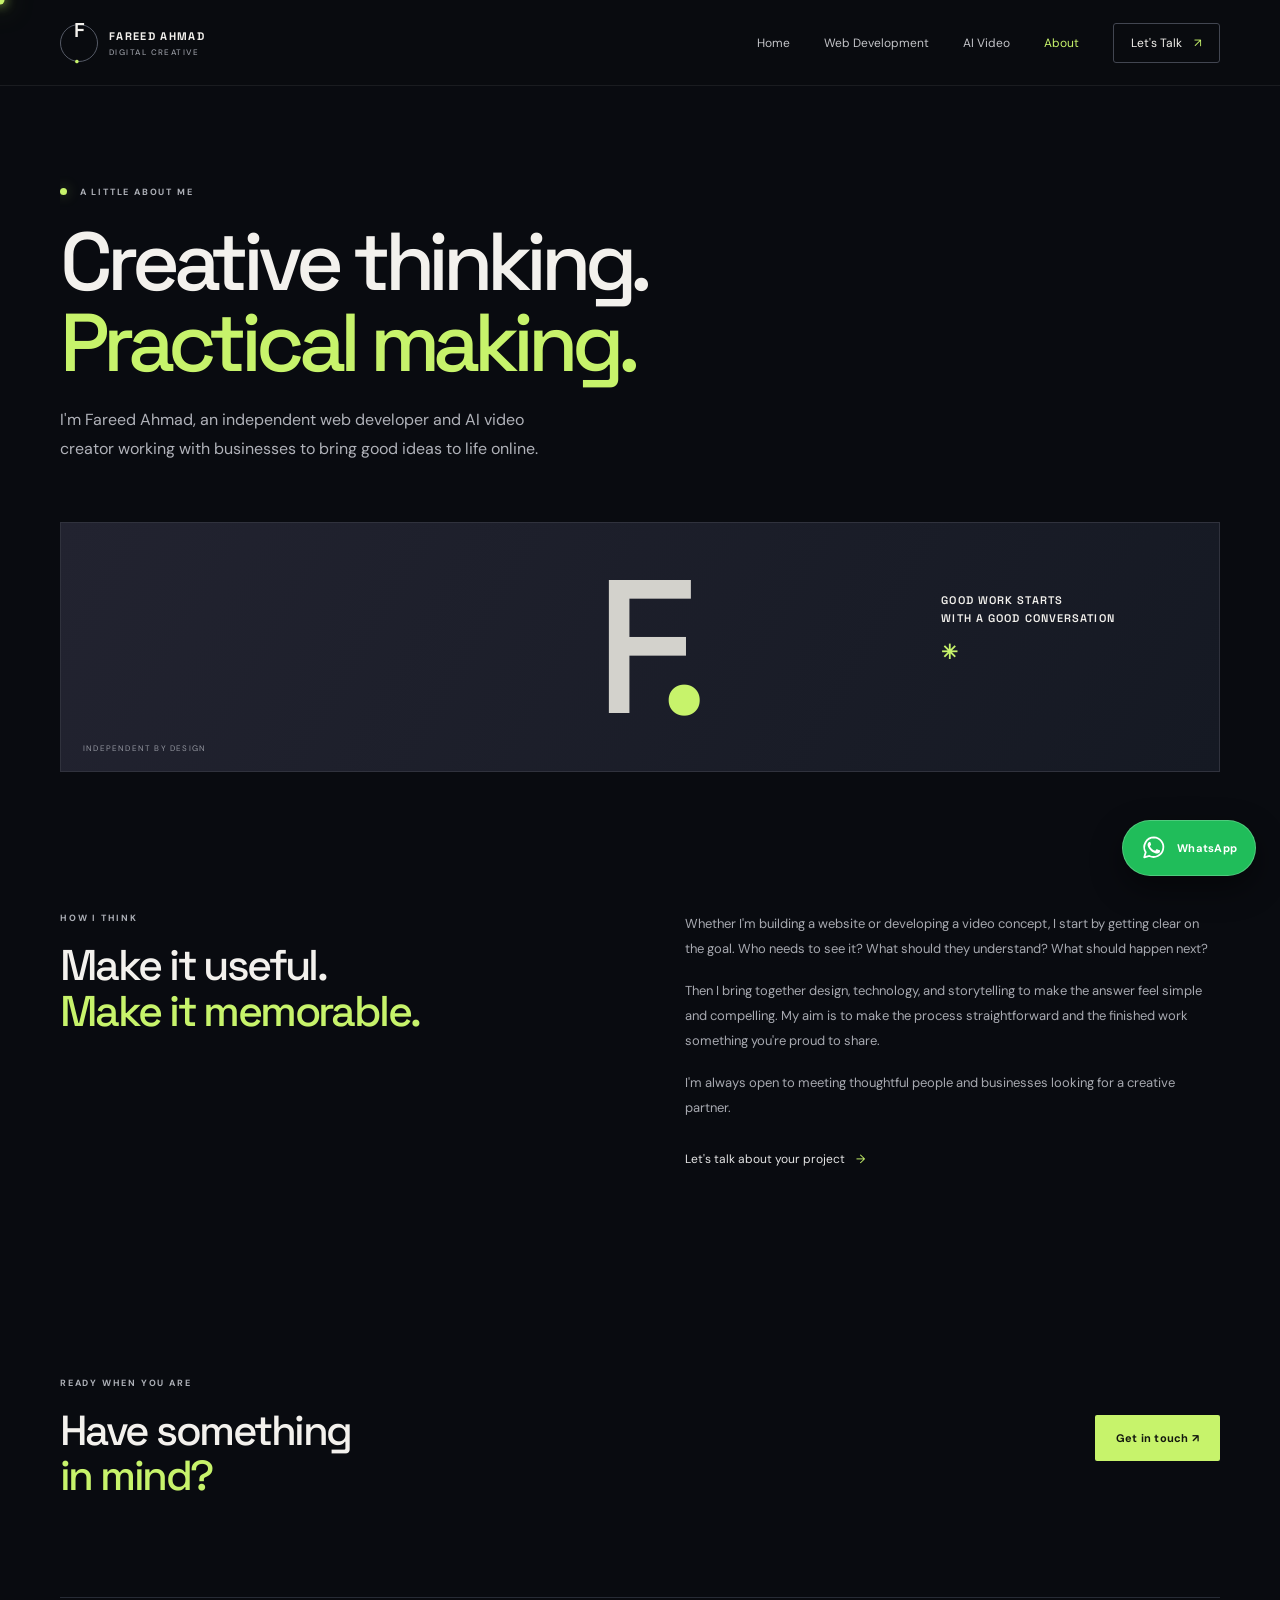
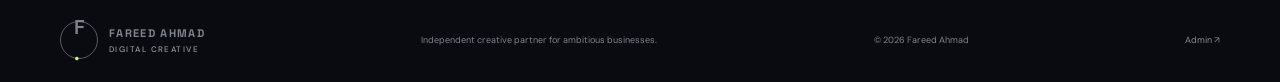
==== commit 9cc4b71b: "Add featured videos and WhatsApp contact Add separate featured website and AI video blocks. Start ea" ====
--- a/about.html
+++ b/about.html
@@ -1 +1 @@
-<!doctype html><html lang="en"><head><meta charset="utf-8"><meta name="viewport" content="width=device-width, initial-scale=1"><title>About — Fareed Ahmad</title><link rel="preconnect" href="https://fonts.googleapis.com"><link rel="preconnect" href="https://fonts.gstatic.com" crossorigin><link href="https://fonts.googleapis.com/css2?family=DM+Sans:wght@400;500;600;700&family=Space+Grotesk:wght@400;500;600;700&display=swap" rel="stylesheet"><link rel="stylesheet" href="style.css"></head><body><span class="cursor-glow" aria-hidden="true"></span><header class="header"><a class="brand" href="index.html"><span class="brand-mark">F<span>.</span></span><span>FAREED AHMAD<small>DIGITAL CREATIVE</small></span></a><button class="menu-toggle" aria-label="Open menu">☰</button><nav class="nav"><a href="index.html">Home</a><a href="web-development.html">Web Development</a><a href="ai-video.html">AI Video</a><a class="active" href="about.html">About</a><a class="nav-cta" href="contact.html">Let's Talk <span>↗</span></a></nav></header><main><section class="inner-hero wrap about-hero"><video class="hero-background-video" autoplay muted loop playsinline preload="metadata" aria-hidden="true" tabindex="-1"><source src="assets/hero-background.mp4" type="video/mp4"></video><div class="eyebrow"><i></i> A LITTLE ABOUT ME</div><h1>Creative thinking.<br><em>Practical making.</em></h1><p class="lead">I'm Fareed Ahmad, an independent web developer and AI video creator working with businesses to bring good ideas to life online.</p><div class="about-visual"><div class="about-monogram">F<span>.</span></div><div class="about-note">GOOD WORK STARTS<br>WITH A GOOD CONVERSATION <b>✳</b></div><span class="about-caption">INDEPENDENT BY DESIGN</span></div></section><section class="section wrap about-copy"><div><div class="eyebrow">HOW I THINK</div><h2>Make it useful.<br><em>Make it memorable.</em></h2></div><div><p>Whether I'm building a website or developing a video concept, I start by getting clear on the goal. Who needs to see it? What should they understand? What should happen next?</p><p>Then I bring together design, technology, and storytelling to make the answer feel simple and compelling. My aim is to make the process straightforward and the finished work something you're proud to share.</p><p>I'm always open to meeting thoughtful people and businesses looking for a creative partner.</p><a class="text-link" href="contact.html">Let's talk about your project <span>→</span></a></div></section><section class="bottom-cta wrap"><div><div class="eyebrow">READY WHEN YOU ARE</div><h2>Have something<br><em>in mind?</em></h2></div><a class="button button-light" href="contact.html">Get in touch ↗</a></section></main><footer class="footer wrap"><a class="brand" href="index.html"><span class="brand-mark">F<span>.</span></span><span>FAREED AHMAD<small>DIGITAL CREATIVE</small></span></a><span>Independent creative partner for ambitious businesses.</span><span>© <span id="year"></span> Fareed Ahmad</span><a class="admin-entry" href="admin.html">Admin ↗</a></footer><script src="portfolio.js"></script><script src="script.js"></script></body></html>
+<!doctype html><html lang="en"><head><meta charset="utf-8"><meta name="viewport" content="width=device-width, initial-scale=1"><title>About — Fareed Ahmad</title><link rel="preconnect" href="https://fonts.googleapis.com"><link rel="preconnect" href="https://fonts.gstatic.com" crossorigin><link href="https://fonts.googleapis.com/css2?family=DM+Sans:wght@400;500;600;700&family=Space+Grotesk:wght@400;500;600;700&display=swap" rel="stylesheet"><link rel="stylesheet" href="style.css?v=20261126-featured"></head><body><span class="cursor-glow" aria-hidden="true"></span><header class="header"><a class="brand" href="index.html"><span class="brand-mark">F<span>.</span></span><span>FAREED AHMAD<small>DIGITAL CREATIVE</small></span></a><button class="menu-toggle" aria-label="Open menu">☰</button><nav class="nav"><a href="index.html">Home</a><a href="web-development.html">Web Development</a><a href="ai-video.html">AI Video</a><a class="active" href="about.html">About</a><a class="nav-cta" href="contact.html">Let's Talk <span>↗</span></a></nav></header><main><section class="inner-hero wrap about-hero"><video class="hero-background-video" autoplay muted loop playsinline preload="metadata" aria-hidden="true" tabindex="-1"><source src="assets/hero-background.mp4" type="video/mp4"></video><div class="eyebrow"><i></i> A LITTLE ABOUT ME</div><h1>Creative thinking.<br><em>Practical making.</em></h1><p class="lead">I'm Fareed Ahmad, an independent web developer and AI video creator working with businesses to bring good ideas to life online.</p><div class="about-visual"><div class="about-monogram">F<span>.</span></div><div class="about-note">GOOD WORK STARTS<br>WITH A GOOD CONVERSATION <b>✳</b></div><span class="about-caption">INDEPENDENT BY DESIGN</span></div></section><section class="section wrap about-copy"><div><div class="eyebrow">HOW I THINK</div><h2>Make it useful.<br><em>Make it memorable.</em></h2></div><div><p>Whether I'm building a website or developing a video concept, I start by getting clear on the goal. Who needs to see it? What should they understand? What should happen next?</p><p>Then I bring together design, technology, and storytelling to make the answer feel simple and compelling. My aim is to make the process straightforward and the finished work something you're proud to share.</p><p>I'm always open to meeting thoughtful people and businesses looking for a creative partner.</p><a class="text-link" href="contact.html">Let's talk about your project <span>→</span></a></div></section><section class="bottom-cta wrap"><div><div class="eyebrow">READY WHEN YOU ARE</div><h2>Have something<br><em>in mind?</em></h2></div><a class="button button-light" href="contact.html">Get in touch ↗</a></section></main><footer class="footer wrap"><a class="brand" href="index.html"><span class="brand-mark">F<span>.</span></span><span>FAREED AHMAD<small>DIGITAL CREATIVE</small></span></a><span>Independent creative partner for ambitious businesses.</span><span>© <span id="year"></span> Fareed Ahmad</span><a class="admin-entry" href="admin.html">Admin ↗</a></footer><script src="portfolio.js"></script><script src="script.js?v=20261126-featured"></script></body></html>
--- a/style.css
+++ b/style.css
@@ -1,19 +1,67 @@
-:root{--bg:#090b10;--panel:#10131a;--panel2:#141923;--text:#f3f1ed;--muted:#a2a5ad;--line:#272b35;--lime:#c7f36b;--lav:#b3a2ff;--font:'DM Sans',sans-serif;--display:'Space Grotesk',sans-serif}*{box-sizing:border-box}html{scroll-behavior:smooth}body{margin:0;background:var(--bg);color:var(--text);font-family:var(--font);font-size:15px;-webkit-font-smoothing:antialiased}a{color:inherit;text-decoration:none}.wrap{width:min(1160px,calc(100% - 72px));margin-inline:auto}.header{height:86px;border-bottom:1px solid rgba(255,255,255,.07);display:flex;align-items:center;justify-content:space-between;padding:0 max(36px,calc((100% - 1160px)/2));position:relative;z-index:3;background:rgba(9,11,16,.93)}.brand{display:flex;gap:11px;align-items:center;font:700 11px var(--display);letter-spacing:.12em}.brand-mark{width:38px;height:38px;border:1px solid #555a66;border-radius:50%;display:grid;place-content:center;font:600 20px var(--display);letter-spacing:-.08em}.brand-mark span{color:var(--lime)}.brand small{display:block;font:500 8px var(--font);letter-spacing:.18em;color:#9699a1;margin-top:4px}.nav{display:flex;align-items:center;gap:34px;font-size:12px;color:#c2c3c7}.nav a{transition:color .2s}.nav a:hover,.nav a.active{color:var(--lime)}.nav .nav-cta{border:1px solid #424651;padding:11px 17px;border-radius:3px;color:var(--text)}.nav-cta span{color:var(--lime);margin-left:9px}.menu-toggle{display:none;background:none;color:white;border:0;font-size:24px}.hero{min-height:620px;display:grid;grid-template-columns:1.02fr .98fr;align-items:center;gap:20px;padding-top:45px;padding-bottom:40px}.eyebrow{font-size:9px;letter-spacing:.2em;font-weight:700;color:#adb0b7}.eyebrow i{display:inline-block;width:7px;height:7px;border-radius:50%;background:var(--lime);margin-right:9px;box-shadow:0 0 13px #c7f36966}.hero h1,.inner-hero h1,.contact-layout h1{font:500 clamp(54px,7vw,88px)/.99 var(--display);letter-spacing:-.075em;margin:27px 0 24px}.hero h1 em,.inner-hero h1 em,.contact-layout h1 em,h2 em{font-style:normal;color:var(--lime)}.lead{max-width:480px;color:#b0b2b9;font-size:16px;line-height:1.8}.hero-actions{display:flex;align-items:center;gap:28px;margin-top:32px}.button{display:inline-flex;align-items:center;gap:20px;padding:16px 21px;border:0;border-radius:2px;font:700 11px var(--font);letter-spacing:.02em;cursor:pointer}.button-light{background:var(--lime);color:#13170e}.button-light span{font-size:15px}.text-link{font-size:12px;color:#e4e4e4}.text-link span{color:var(--lime);padding-left:8px}.hero-foot{display:flex;gap:12px;align-items:center;color:#747984;font-size:8px;letter-spacing:.13em;margin-top:72px}.hero-foot b{color:var(--lime)}.hero-art{height:470px;position:relative;display:grid;place-items:center;overflow:hidden}.glow{width:340px;height:340px;position:absolute;background:radial-gradient(circle,#9b73ff30,transparent 68%);filter:blur(12px)}.orbit{position:absolute;border:1px solid #414050;transform:rotate(-27deg);border-radius:50%;width:410px;height:210px}.orbit-two{transform:rotate(53deg);width:390px;height:240px;border-color:#42415366}.art-card{position:absolute;border:1px solid #484751;background:linear-gradient(145deg,#272331,#11131b);box-shadow:0 24px 80px #0009}.card-back{width:222px;height:280px;left:11%;top:17%;padding:25px;transform:rotate(-9deg);display:flex;flex-direction:column;justify-content:space-between;background:linear-gradient(155deg,#4a4069,#191724)}.card-back span,.card-front span{font-size:9px;letter-spacing:.2em;color:#d2c9ff}.card-back b{font:500 39px/.98 var(--display);letter-spacing:-.07em}.art-card small{font-size:8px;letter-spacing:.14em;color:#aaa5b7}.card-front{width:260px;height:333px;right:11%;top:20%;padding:23px;transform:rotate(8deg);display:flex;flex-direction:column;justify-content:flex-end;background:linear-gradient(145deg,#222736,#11141c)}.play{position:absolute;top:30%;left:39%;width:54px;height:54px;border-radius:50%;background:var(--lime);color:#15190f;display:grid;place-items:center;font-size:16px;padding-left:3px}.wave{height:50px;display:flex;align-items:center;gap:4px;margin:24px 0}.wave i{width:5px;border-radius:4px;background:linear-gradient(var(--lime),#9387e9);height:var(--h,20px)}.wave i:nth-child(3n){height:38px}.wave i:nth-child(2n){height:27px}.wave i:nth-child(5n){height:43px}.art-label{position:absolute;right:0;bottom:34px;font-size:8px;letter-spacing:.15em;color:#a6a6ab}.art-label span{font-size:18px;color:var(--lime);padding-left:10px}.trust{height:75px;border-block:1px solid var(--line);display:flex;align-items:center;justify-content:center;gap:25px;color:#858992;font-size:9px;letter-spacing:.17em}.trust-line{width:60px;height:1px;background:#41434a}.section{padding-top:110px;padding-bottom:110px}.section-heading{display:flex;align-items:flex-end;justify-content:space-between;gap:45px;margin-bottom:47px}.section-heading h2,.manifesto h2,.bottom-cta h2,.about-copy h2{font:500 43px/1.08 var(--display);letter-spacing:-.06em;margin:19px 0 0}.section-heading>p{max-width:390px;color:var(--muted);line-height:1.8;font-size:13px;margin:0 0 3px}.service-grid{display:grid;grid-template-columns:1fr 1fr;gap:22px}.service-card{padding:23px;background:var(--panel);border:1px solid #242832;transition:transform .25s,border-color .25s}.service-card:hover{transform:translateY(-4px);border-color:#5d674f}.card-top{display:flex;justify-content:space-between;align-items:center;color:#9699a2;font-size:8px;letter-spacing:.18em}.card-top b{font-size:18px;color:var(--lime);font-weight:400}.mini-browser,.video-preview{height:260px;margin:20px 0 25px;position:relative;overflow:hidden;background:#1c2230}.mini-browser{background:linear-gradient(130deg,#243746,#141a22 70%)}.browser-dots{height:26px;padding:8px 12px;background:#151a23;color:#767d8a;font-size:8px;letter-spacing:.2em}.browser-inner{padding:26px 32px}.browser-inner small{font-size:7px;letter-spacing:.2em;color:var(--lime)}.browser-inner strong{display:block;font:500 45px/.95 var(--display);letter-spacing:-.07em;margin-top:15px}.browser-inner i{display:block;width:75px;height:20px;background:var(--lime);margin-top:18px}.video-preview{background:radial-gradient(ellipse at 72% 40%,#7262ba,#382f60 34%,#151721 72%)}.video-orb{position:absolute;width:190px;height:190px;right:10%;top:5%;border-radius:50%;background:linear-gradient(135deg,#d5e9ff77,#9278f388 50%,transparent);filter:blur(2px)}.video-title{position:absolute;top:32px;left:30px;font:600 24px/1.02 var(--display);letter-spacing:-.05em}.video-title span{color:var(--lime);padding-left:8px}.video-caption{position:absolute;left:30px;bottom:24px;font-size:8px;letter-spacing:.16em}.video-play{position:absolute;right:26px;bottom:23px;border:1px solid #ffffff99;width:38px;height:38px;border-radius:50%;display:grid;place-items:center;font-size:11px;padding-left:2px}.service-card h3{font:500 20px var(--display);letter-spacing:-.04em;margin:0 0 10px}.service-card p{color:#9a9da6;font-size:12px;line-height:1.7;max-width:440px}.card-link{display:block;font-size:10px;color:var(--lime);margin-top:21px}.manifesto{background:linear-gradient(110deg,#14131e,#10141b);border-block:1px solid #242632}.manifesto-inner{padding-top:96px;padding-bottom:100px}.manifesto h2{font-size:53px;margin:23px 0 20px}.manifesto p{max-width:500px;color:#a6a8b0;line-height:1.8;font-size:13px}.manifesto .text-link{display:inline-block;margin-top:16px}.bottom-cta{display:flex;align-items:center;justify-content:space-between;padding-top:99px;padding-bottom:99px}.bottom-cta h2{font-size:42px}.footer{border-top:1px solid var(--line);padding-top:23px;padding-bottom:23px;display:flex;align-items:center;justify-content:space-between;color:#7f838d;font-size:9px}.inner-hero{padding-top:100px;padding-bottom:78px}.inner-hero h1{font-size:clamp(54px,7vw,82px);margin:23px 0}.inner-hero>.button{margin-top:20px}.web-showcase{margin-top:72px;padding:30px 8% 0;background:linear-gradient(140deg,#202b32,#11151d);border:1px solid #2d3641}.showcase-window{background:#d9dedb;color:#12181a;min-height:400px;box-shadow:0 18px 50px #0008}.window-bar{height:34px;background:#e9eae6;display:flex;justify-content:space-between;padding:10px 15px;color:#606968;font-size:9px}.showcase-content{min-height:366px;position:relative;background:linear-gradient(115deg,#dce1dd,#b9c4bd)}.showcase-nav{padding:17px 26px;font:700 10px var(--display);letter-spacing:.12em}.showcase-nav span{float:right;font:600 8px var(--font);letter-spacing:.08em}.showcase-main{padding:32px 7%}.showcase-main small{font-size:8px;letter-spacing:.18em}.showcase-main h2{font:600 56px/.9 var(--display);letter-spacing:-.075em;margin:17px 0}.showcase-main h2 em{color:#507b59;font-style:normal}.showcase-main p{font-size:10px;line-height:1.7;color:#515b55}.showcase-main .button{font-size:8px;padding:12px 14px;margin-top:8px}.showcase-side{position:absolute;right:9%;top:39%;font:500 23px/1.08 var(--display);letter-spacing:-.05em;color:#526057}.showcase-side em{color:#80998a;font-style:normal}.showcase-side b{display:block;margin-top:35px;font:600 8px var(--font);letter-spacing:.12em}.offer-grid{display:grid;grid-template-columns:1fr 1fr;border-top:1px solid var(--line)}.offer-grid article{padding:30px 25px 31px 0;border-bottom:1px solid var(--line)}.offer-grid article:nth-child(2n){padding-left:35px;border-left:1px solid var(--line)}.offer-grid article>span{font-size:9px;color:var(--lime);letter-spacing:.12em}.offer-grid h3{font:500 21px var(--display);margin:15px 0 9px;letter-spacing:-.03em}.offer-grid p{font-size:12px;line-height:1.8;color:#9fa2aa;max-width:440px;margin:0}.video-hero .lead{max-width:540px}.video-feature{height:355px;margin-top:65px;position:relative;overflow:hidden;border:1px solid #33303d;background:radial-gradient(ellipse at 72% 40%,#7164b6,#40355f 30%,#191923 72%)}.feature-orb{position:absolute;width:320px;height:320px;right:10%;top:0;border-radius:50%;background:linear-gradient(120deg,#e7dfffaa,#9282f988 42%,transparent 72%);filter:blur(2px)}.feature-copy{position:absolute;left:9%;top:62px}.feature-copy small{font-size:8px;letter-spacing:.2em;color:#d8d2ef}.feature-copy h2{font:500 57px/.95 var(--display);letter-spacing:-.07em;margin:22px 0 32px}.feature-copy h2 em{font-style:normal;color:var(--lime)}.feature-copy span{font-size:8px;letter-spacing:.14em;color:#c6c0d4}.feature-play{position:absolute;right:25%;top:42%;width:54px;height:54px;border-radius:50%;background:var(--lime);color:#111;display:grid;place-items:center;font-size:15px;padding-left:3px}.feature-index{position:absolute;right:22px;bottom:20px;font-size:8px;letter-spacing:.16em;color:#d4d1dc}.about-hero{padding-bottom:30px}.about-visual{height:250px;margin-top:58px;background:linear-gradient(120deg,#222330,#151923);position:relative;overflow:hidden;display:grid;place-items:center;border:1px solid #30323d}.about-monogram{font:500 190px/.8 var(--display);letter-spacing:-.13em;color:#d3d2cc}.about-monogram span{color:var(--lime)}.about-note{position:absolute;right:9%;top:28%;font:600 11px/1.6 var(--display);letter-spacing:.1em}.about-note b{display:block;color:var(--lime);font-size:20px;margin-top:8px}.about-caption{position:absolute;bottom:18px;left:22px;color:#92959e;font-size:8px;letter-spacing:.15em}.about-copy{display:grid;grid-template-columns:1fr 1fr;gap:90px}.about-copy p{color:#a7a9b0;font-size:13px;line-height:1.9;margin:0 0 18px}.about-copy .text-link{display:inline-block;margin-top:12px}.contact-layout{padding-top:100px;padding-bottom:110px;display:grid;grid-template-columns:.9fr 1.1fr;gap:100px}.contact-layout h1{font-size:72px}.contact-intro .lead{font-size:14px}.contact-links{margin-top:65px;display:grid;gap:24px}.contact-links small{display:block;color:#828691;font-size:8px;letter-spacing:.17em;margin-bottom:9px}.contact-links a{font-size:15px}.contact-links a:hover{color:var(--lime)}.email-pending{color:#e4b277;font-size:12px}.contact-form{padding:31px;background:var(--panel);border:1px solid #282c36}.contact-form label{display:block;color:#b9bbc1;font-size:10px;margin-bottom:20px}.contact-form input,.contact-form select,.contact-form textarea{display:block;width:100%;margin-top:9px;background:#0c0f15;border:1px solid #30343e;border-radius:2px;padding:13px;color:#f0f0ef;font:12px var(--font);outline:none}.contact-form input:focus,.contact-form select:focus,.contact-form textarea:focus{border-color:#91ad61}.contact-form textarea{resize:vertical}.contact-form .button{margin-top:3px}.form-note{display:block;color:#777c86;font-size:9px;margin-top:13px}@media(max-width:850px){.wrap{width:calc(100% - 48px)}.header{padding-inline:24px}.nav{gap:17px}.hero{min-height:560px}.hero-art{transform:scale(.87);margin-inline:-25px}.section-heading{gap:25px}.contact-layout{gap:45px}.showcase-side{right:4%;font-size:19px}}@media(max-width:650px){.wrap{width:calc(100% - 38px)}.header{height:72px;padding:0 19px}.menu-toggle{display:block}.nav{display:none;position:absolute;left:0;right:0;top:71px;background:#0c0e14;border-bottom:1px solid var(--line);padding:20px;flex-direction:column;align-items:stretch;gap:0}.nav.open{display:flex}.nav a{padding:13px 8px}.nav .nav-cta{margin-top:8px;text-align:center}.hero{grid-template-columns:1fr;padding-top:74px;gap:0}.hero h1,.inner-hero h1,.contact-layout h1{font-size:59px}.hero-foot{margin-top:45px;gap:8px;font-size:7px}.hero-art{height:370px;margin:10px -18px 0;transform:none;scale:.9}.trust{height:70px;gap:12px;font-size:7px;letter-spacing:.1em}.trust-line{width:25px}.section{padding-top:75px;padding-bottom:75px}.section-heading{display:block}.section-heading h2,.manifesto h2,.bottom-cta h2,.about-copy h2{font-size:36px}.section-heading>p{margin-top:22px}.service-grid{grid-template-columns:1fr;gap:15px}.mini-browser,.video-preview{height:220px}.manifesto-inner{padding-top:70px;padding-bottom:70px}.manifesto h2{font-size:38px}.bottom-cta{padding-top:70px;padding-bottom:70px;align-items:flex-start;gap:28px;flex-direction:column}.footer{flex-wrap:wrap;gap:18px}.footer>span:nth-child(2){order:3;width:100%}.inner-hero{padding-top:75px;padding-bottom:50px}.web-showcase{margin-top:52px;padding:15px 4% 0}.showcase-window{min-height:310px}.showcase-content{min-height:276px}.showcase-main{padding:24px 6%}.showcase-main h2{font-size:43px}.showcase-main p{font-size:9px}.showcase-side{top:46%;right:4%;font-size:16px}.showcase-nav{padding:14px 15px}.showcase-nav span{font-size:6px}.offer-grid article{padding:24px 10px 24px 0}.offer-grid article:nth-child(2n){padding-left:19px}.offer-grid h3{font-size:18px}.offer-grid p{font-size:11px}.video-feature{height:290px;margin-top:48px}.feature-copy{left:7%;top:49px}.feature-copy h2{font-size:42px}.feature-copy span{font-size:6px}.feature-orb{width:230px;height:230px;right:-15%}.feature-play{right:15%;top:52%;width:42px;height:42px}.about-visual{height:205px;margin-top:40px}.about-monogram{font-size:150px}.about-note{right:5%;font-size:8px}.about-copy{grid-template-columns:1fr;gap:27px}.contact-layout{grid-template-columns:1fr;gap:45px;padding-top:72px;padding-bottom:72px}.contact-layout h1{font-size:60px}.contact-links{margin-top:38px}.contact-form{padding:22px}}
-
-/* Name treatment, custom cursor, sample gallery and admin */
+:root{--bg:#090b10;--panel:#10131a;--panel2:#141923;--text:#f3f1ed;--muted:#a2a5ad;--line:#272b35;--lime:#c7f36b;--lav:#b3a2ff;--font:'DM Sans',sans-serif;--display:'Space Grotesk',sans-serif}*{box-sizing:border-box}html{scroll-behavior:smooth}body{margin:0;background:var(--bg);color:var(--text);font-family:var(--font);font-size:15px;-webkit-font-smoothing:antialiased}a{color:inherit;text-decoration:none}.wrap{width:min(1160px,calc(100% - 72px));margin-inline:auto}.header{height:86px;border-bottom:1px solid rgba(255,255,255,.07);display:flex;align-items:center;justify-content:space-between;padding:0 max(36px,calc((100% - 1160px)/2));position:relative;z-index:3;background:rgba(9,11,16,.93)}.brand{display:flex;gap:11px;align-items:center;font:700 11px var(--display);letter-spacing:.12em}.brand-mark{width:38px;height:38px;border:1px solid #555a66;border-radius:50%;display:grid;place-content:center;font:600 20px var(--display);letter-spacing:-.08em}.brand-mark span{color:var(--lime)}.brand small{display:block;font:500 8px var(--font);letter-spacing:.18em;color:#9699a1;margin-top:4px}.nav{display:flex;align-items:center;gap:34px;font-size:12px;color:#c2c3c7}.nav a{transition:color .2s}.nav a:hover,.nav a.active{color:var(--lime)}.nav .nav-cta{border:1px solid #424651;padding:11px 17px;border-radius:3px;color:var(--text)}.nav-cta span{color:var(--lime);margin-left:9px}.menu-toggle{display:none;background:none;color:white;border:0;font-size:24px}.hero{min-height:620px;display:grid;grid-template-columns:1.02fr .98fr;align-items:center;gap:20px;padding-top:45px;padding-bottom:40px}.eyebrow{font-size:9px;letter-spacing:.2em;font-weight:700;color:#adb0b7}.eyebrow i{display:inline-block;width:7px;height:7px;border-radius:50%;background:var(--lime);margin-right:9px;box-shadow:0 0 13px #c7f36966}.hero h1,.inner-hero h1,.contact-layout h1{font:500 clamp(54px,7vw,88px)/.99 var(--display);letter-spacing:-.075em;margin:27px 0 24px}.hero h1 em,.inner-hero h1 em,.contact-layout h1 em,h2 em{font-style:normal;color:var(--lime)}.lead{max-width:480px;color:#b0b2b9;font-size:16px;line-height:1.8}.hero-actions{display:flex;align-items:center;gap:28px;margin-top:32px}.button{display:inline-flex;align-items:center;gap:20px;padding:16px 21px;border:0;border-radius:2px;font:700 11px var(--font);letter-spacing:.02em;cursor:pointer}.button-light{background:var(--lime);color:#13170e}.button-light span{font-size:15px}.text-link{font-size:12px;color:#e4e4e4}.text-link span{color:var(--lime);padding-left:8px}.hero-foot{display:flex;gap:12px;align-items:center;color:#747984;font-size:8px;letter-spacing:.13em;margin-top:72px}.hero-foot b{color:var(--lime)}.hero-art{height:470px;position:relative;display:grid;place-items:center;overflow:hidden}.glow{width:340px;height:340px;position:absolute;background:radial-gradient(circle,#9b73ff30,transparent 68%);filter:blur(12px)}.orbit{position:absolute;border:1px solid #414050;transform:rotate(-27deg);border-radius:50%;width:410px;height:210px}.orbit-two{transform:rotate(53deg);width:390px;height:240px;border-color:#42415366}.art-card{position:absolute;border:1px solid #484751;background:linear-gradient(145deg,#272331,#11131b);box-shadow:0 24px 80px #0009}.card-back{width:222px;height:280px;left:11%;top:17%;padding:25px;transform:rotate(-9deg);display:flex;flex-direction:column;justify-content:space-between;background:linear-gradient(155deg,#4a4069,#191724)}.card-back span,.card-front span{font-size:9px;letter-spacing:.2em;color:#d2c9ff}.card-back b{font:500 39px/.98 var(--display);letter-spacing:-.07em}.art-card small{font-size:8px;letter-spacing:.14em;color:#aaa5b7}.card-front{width:260px;height:333px;right:11%;top:20%;padding:23px;transform:rotate(8deg);display:flex;flex-direction:column;justify-content:flex-end;background:linear-gradient(145deg,#222736,#11141c)}.play{position:absolute;top:30%;left:39%;width:54px;height:54px;border-radius:50%;background:var(--lime);color:#15190f;display:grid;place-items:center;font-size:16px;padding-left:3px}.wave{height:50px;display:flex;align-items:center;gap:4px;margin:24px 0}.wave i{width:5px;border-radius:4px;background:linear-gradient(var(--lime),#9387e9);height:var(--h,20px)}.wave i:nth-child(3n){height:38px}.wave i:nth-child(2n){height:27px}.wave i:nth-child(5n){height:43px}.art-label{position:absolute;right:0;bottom:34px;font-size:8px;letter-spacing:.15em;color:#a6a6ab}.art-label span{font-size:18px;color:var(--lime);padding-left:10px}.trust{height:75px;border-block:1px solid var(--line);display:flex;align-items:center;justify-content:center;gap:25px;color:#858992;font-size:9px;letter-spacing:.17em}.trust-line{width:60px;height:1px;background:#41434a}.section{padding-top:110px;padding-bottom:110px}.section-heading{display:flex;align-items:flex-end;justify-content:space-between;gap:45px;margin-bottom:47px}.section-heading h2,.manifesto h2,.bottom-cta h2,.about-copy h2{font:500 43px/1.08 var(--display);letter-spacing:-.06em;margin:19px 0 0}.section-heading>p{max-width:390px;color:var(--muted);line-height:1.8;font-size:13px;margin:0 0 3px}.service-grid{display:grid;grid-template-columns:1fr 1fr;gap:22px}.service-card{padding:23px;background:var(--panel);border:1px solid #242832;transition:transform .25s,border-color .25s}.service-card:hover{transform:translateY(-4px);border-color:#5d674f}.card-top{display:flex;justify-content:space-between;align-items:center;color:#9699a2;font-size:8px;letter-spacing:.18em}.card-top b{font-size:18px;color:var(--lime);font-weight:400}.mini-browser,.video-preview{height:260px;margin:20px 0 25px;position:relative;overflow:hidden;background:#1c2230}.mini-browser{background:linear-gradient(130deg,#243746,#141a22 70%)}.browser-dots{height:26px;padding:8px 12px;background:#151a23;color:#767d8a;font-size:8px;letter-spacing:.2em}.browser-inner{padding:26px 32px}.browser-inner small{font-size:7px;letter-spacing:.2em;color:var(--lime)}.browser-inner strong{display:block;font:500 45px/.95 var(--display);letter-spacing:-.07em;margin-top:15px}.browser-inner i{display:block;width:75px;height:20px;background:var(--lime);margin-top:18px}.video-preview{background:radial-gradient(ellipse at 72% 40%,#7262ba,#382f60 34%,#151721 72%)}.video-orb{position:absolute;width:190px;height:190px;right:10%;top:5%;border-radius:50%;background:linear-gradient(135deg,#d5e9ff77,#9278f388 50%,transparent);filter:blur(2px)}.video-title{position:absolute;top:32px;left:30px;font:600 24px/1.02 var(--display);letter-spacing:-.05em}.video-title span{color:var(--lime);padding-left:8px}.video-caption{position:absolute;left:30px;bottom:24px;font-size:8px;letter-spacing:.16em}.video-play{position:absolute;right:26px;bottom:23px;border:1px solid #ffffff99;width:38px;height:38px;border-radius:50%;display:grid;place-items:center;font-size:11px;padding-left:2px}.service-card h3{font:500 20px var(--display);letter-spacing:-.04em;margin:0 0 10px}.service-card p{color:#9a9da6;font-size:12px;line-height:1.7;max-width:440px}.card-link{display:block;font-size:10px;color:var(--lime);margin-top:21px}.manifesto{background:linear-gradient(110deg,#14131e,#10141b);border-block:1px solid #242632}.manifesto-inner{padding-top:96px;padding-bottom:100px}.manifesto h2{font-size:53px;margin:23px 0 20px}.manifesto p{max-width:500px;color:#a6a8b0;line-height:1.8;font-size:13px}.manifesto .text-link{display:inline-block;margin-top:16px}.bottom-cta{display:flex;align-items:center;justify-content:space-between;padding-top:99px;padding-bottom:99px}.bottom-cta h2{font-size:42px}.footer{border-top:1px solid var(--line);padding-top:23px;padding-bottom:23px;display:flex;align-items:center;justify-content:space-between;color:#7f838d;font-size:9px}.inner-hero{padding-top:100px;padding-bottom:78px}.inner-hero h1{font-size:clamp(54px,7vw,82px);margin:23px 0}.inner-hero>.button{margin-top:20px}.web-showcase{margin-top:72px;padding:30px 8% 0;background:linear-gradient(140deg,#202b32,#11151d);border:1px solid #2d3641}.showcase-window{background:#d9dedb;color:#12181a;min-height:400px;box-shadow:0 18px 50px #0008}.window-bar{height:34px;background:#e9eae6;display:flex;justify-content:space-between;padding:10px 15px;color:#606968;font-size:9px}.showcase-content{min-height:366px;position:relative;background:linear-gradient(115deg,#dce1dd,#b9c4bd)}.showcase-nav{padding:17px 26px;font:700 10px var(--display);letter-spacing:.12em}.showcase-nav span{float:right;font:600 8px var(--font);letter-spacing:.08em}.showcase-main{padding:32px 7%}.showcase-main small{font-size:8px;letter-spacing:.18em}.showcase-main h2{font:600 56px/.9 var(--display);letter-spacing:-.075em;margin:17px 0}.showcase-main h2 em{color:#507b59;font-style:normal}.showcase-main p{font-size:10px;line-height:1.7;color:#515b55}.showcase-main .button{font-size:8px;padding:12px 14px;margin-top:8px}.showcase-side{position:absolute;right:9%;top:39%;font:500 23px/1.08 var(--display);letter-spacing:-.05em;color:#526057}.showcase-side em{color:#80998a;font-style:normal}.showcase-side b{display:block;margin-top:35px;font:600 8px var(--font);letter-spacing:.12em}.offer-grid{display:grid;grid-template-columns:1fr 1fr;border-top:1px solid var(--line)}.offer-grid article{padding:30px 25px 31px 0;border-bottom:1px solid var(--line)}.offer-grid article:nth-child(2n){padding-left:35px;border-left:1px solid var(--line)}.offer-grid article>span{font-size:9px;color:var(--lime);letter-spacing:.12em}.offer-grid h3{font:500 21px var(--display);margin:15px 0 9px;letter-spacing:-.03em}.offer-grid p{font-size:12px;line-height:1.8;color:#9fa2aa;max-width:440px;margin:0}.video-hero .lead{max-width:540px}.video-feature{height:355px;margin-top:65px;position:relative;overflow:hidden;border:1px solid #33303d;background:radial-gradient(ellipse at 72% 40%,#7164b6,#40355f 30%,#191923 72%)}.feature-orb{position:absolute;width:320px;height:320px;right:10%;top:0;border-radius:50%;background:linear-gradient(120deg,#e7dfffaa,#9282f988 42%,transparent 72%);filter:blur(2px)}.feature-copy{position:absolute;left:9%;top:62px}.feature-copy small{font-size:8px;letter-spacing:.2em;color:#d8d2ef}.feature-copy h2{font:500 57px/.95 var(--display);letter-spacing:-.07em;margin:22px 0 32px}.feature-copy h2 em{font-style:normal;color:var(--lime)}.feature-copy span{font-size:8px;letter-spacing:.14em;color:#c6c0d4}.feature-play{position:absolute;right:25%;top:42%;width:54px;height:54px;border-radius:50%;background:var(--lime);color:#111;display:grid;place-items:center;font-size:15px;padding-left:3px}.feature-index{position:absolute;right:22px;bottom:20px;font-size:8px;letter-spacing:.16em;color:#d4d1dc}.about-hero{padding-bottom:30px}.about-visual{height:250px;margin-top:58px;background:linear-gradient(120deg,#222330,#151923);position:relative;overflow:hidden;display:grid;place-items:center;border:1px solid #30323d}.about-monogram{font:500 190px/.8 var(--display);letter-spacing:-.13em;color:#d3d2cc}.about-monogram span{color:var(--lime)}.about-note{position:absolute;right:9%;top:28%;font:600 11px/1.6 var(--display);letter-spacing:.1em}.about-note b{display:block;color:var(--lime);font-size:20px;margin-top:8px}.about-caption{position:absolute;bottom:18px;left:22px;color:#92959e;font-size:8px;letter-spacing:.15em}.about-copy{display:grid;grid-template-columns:1fr 1fr;gap:90px}.about-copy p{color:#a7a9b0;font-size:13px;line-height:1.9;margin:0 0 18px}.about-copy .text-link{display:inline-block;margin-top:12px}.contact-layout{padding-top:100px;padding-bottom:110px;display:grid;grid-template-columns:.9fr 1.1fr;gap:100px}.contact-layout h1{font-size:72px}.contact-intro .lead{font-size:14px}.contact-links{margin-top:65px;display:grid;gap:24px}.contact-links small{display:block;color:#828691;font-size:8px;letter-spacing:.17em;margin-bottom:9px}.contact-links a{font-size:15px}.contact-links a:hover{color:var(--lime)}.email-pending{color:#e4b277;font-size:12px}.contact-form{padding:31px;background:var(--panel);border:1px solid #282c36}.contact-form label{display:block;color:#b9bbc1;font-size:10px;margin-bottom:20px}.contact-form input,.contact-form select,.contact-form textarea{display:block;width:100%;margin-top:9px;background:#0c0f15;border:1px solid #30343e;border-radius:2px;padding:13px;color:#f0f0ef;font:12px var(--font);outline:none}.contact-form input:focus,.contact-form select:focus,.contact-form textarea:focus{border-color:#91ad61}.contact-form textarea{resize:vertical}.contact-form .button{margin-top:3px}.form-note{display:block;color:#777c86;font-size:9px;margin-top:13px}@media(max-width:850px){.wrap{width:calc(100% - 48px)}.header{padding-inline:24px}.nav{gap:17px}.hero{min-height:560px}.hero-art{transform:scale(.87);margin-inline:-25px}.section-heading{gap:25px}.contact-layout{gap:45px}.showcase-side{right:4%;font-size:19px}}@media(max-width:650px){.wrap{width:calc(100% - 38px)}.header{height:72px;padding:0 19px}.menu-toggle{display:block}.nav{display:none;position:absolute;left:0;right:0;top:71px;background:#0c0e14;border-bottom:1px solid var(--line);padding:20px;flex-direction:column;align-items:stretch;gap:0}.nav.open{display:flex}.nav a{padding:13px 8px}.nav .nav-cta{margin-top:8px;text-align:center}.hero{grid-template-columns:1fr;padding-top:74px;gap:0}.hero h1,.inner-hero h1,.contact-layout h1{font-size:59px}.hero-foot{margin-top:45px;gap:8px;font-size:7px}.hero-art{height:370px;margin:10px -18px 0;transform:none;scale:.9}.trust{height:70px;gap:12px;font-size:7px;letter-spacing:.1em}.trust-line{width:25px}.section{padding-top:75px;padding-bottom:75px}.section-heading{display:block}.section-heading h2,.manifesto h2,.bottom-cta h2,.about-copy h2{font-size:36px}.section-heading>p{margin-top:22px}.service-grid{grid-template-columns:1fr;gap:15px}.mini-browser,.video-preview{height:220px}.manifesto-inner{padding-top:70px;padding-bottom:70px}.manifesto h2{font-size:38px}.bottom-cta{padding-top:70px;padding-bottom:70px;align-items:flex-start;gap:28px;flex-direction:column}.footer{flex-wrap:wrap;gap:18px}.footer>span:nth-child(2){order:3;width:100%}.inner-hero{padding-top:75px;padding-bottom:50px}.web-showcase{margin-top:52px;padding:15px 4% 0}.showcase-window{min-height:310px}.showcase-content{min-height:276px}.showcase-main{padding:24px 6%}.showcase-main h2{font-size:43px}.showcase-main p{font-size:9px}.showcase-side{top:46%;right:4%;font-size:16px}.showcase-nav{padding:14px 15px}.showcase-nav span{font-size:6px}.offer-grid article{padding:24px 10px 24px 0}.offer-grid article:nth-child(2n){padding-left:19px}.offer-grid h3{font-size:18px}.offer-grid p{font-size:11px}.video-feature{height:290px;margin-top:48px}.feature-copy{left:7%;top:49px}.feature-copy h2{font-size:42px}.feature-copy span{font-size:6px}.feature-orb{width:230px;height:230px;right:-15%}.feature-play{right:15%;top:52%;width:42px;height:42px}.about-visual{height:205px;margin-top:40px}.about-monogram{font-size:150px}.about-note{right:5%;font-size:8px}.about-copy{grid-template-columns:1fr;gap:27px}.contact-layout{grid-template-columns:1fr;gap:45px;padding-top:72px;padding-bottom:72px}.contact-layout h1{font-size:60px}.contact-links{margin-top:38px}.contact-form{padding:22px}}
+
+/* Name treatment, custom cursor, sample gallery and admin */
 .name-flair{display:inline-block;background:linear-gradient(100deg,#f4f0e8 4%,#d5ff84 47%,#a995ff 87%);background-clip:text;-webkit-background-clip:text;color:transparent;filter:drop-shadow(0 8px 26px #9eeb5140);letter-spacing:-.08em}.cursor-dot{width:9px;height:9px;border-radius:50%;position:fixed;left:0;top:0;z-index:9999;pointer-events:none;background:var(--lime);box-shadow:0 0 12px var(--lime),0 0 28px #c7f36988;transform:translate(-50%,-50%);transition:width .18s,height .18s,opacity .2s}.cursor-dot.cursor-active{width:18px;height:18px;opacity:.72}.samples-grid{display:grid;grid-template-columns:repeat(2,minmax(0,1fr));gap:20px}.sample-card{background:var(--panel);border:1px solid var(--line);overflow:hidden}.sample-image{height:220px;display:grid;place-items:center;background-color:#1a1e29;background-image:linear-gradient(135deg,#303344,#171923);background-position:center;background-size:cover;position:relative}.sample-image:after{content:"";position:absolute;inset:0;background:linear-gradient(0deg,#090b1077,transparent 60%)}.sample-play,.sample-open{position:relative;z-index:1;border:1px solid #ffffffbb;border-radius:50%;width:48px;height:48px;display:grid;place-items:center;color:white;font-size:12px}.sample-open{width:auto;height:auto;border-radius:2px;padding:12px 16px;font-size:9px;letter-spacing:.15em}.sample-info{padding:18px 20px 22px}.sample-info small,.admin-item small{color:var(--lime);font-size:8px;letter-spacing:.16em}.sample-info h3{font:500 19px var(--display);margin:10px 0 7px}.sample-info p{color:var(--muted);font-size:12px;line-height:1.7;margin:0}.samples-empty{grid-column:1/-1;color:var(--muted);padding:22px;border:1px dashed #3b404b;font-size:12px}.admin-entry{font-size:9px;color:#858a94}.admin-entry:hover{color:var(--lime)}.admin-page{padding-top:80px;padding-bottom:100px}.admin-page h1{font:500 clamp(54px,7vw,78px)/1 var(--display);letter-spacing:-.07em;margin:23px 0}.admin-page>.lead{margin-bottom:26px}.admin-warning{max-width:760px;padding:15px 18px;border:1px solid #5c5135;background:#211d14;color:#d9c899;font-size:11px;line-height:1.7;margin-bottom:25px}.admin-form{max-width:760px}.admin-list{max-width:760px;margin-top:50px}.admin-list h2{font:500 27px var(--display)}.admin-item{display:flex;align-items:center;justify-content:space-between;padding:16px 0;border-bottom:1px solid var(--line)}.admin-item b,.admin-item small{display:block}.admin-item small{margin-top:7px}.admin-item button{border:1px solid #604343;background:transparent;color:#ffb3a9;padding:8px 12px;cursor:pointer}@media(max-width:650px){.samples-grid{grid-template-columns:1fr}.sample-image{height:190px}.admin-page{padding-top:60px}}
-
+
 @media (pointer:fine){body,body a,body button,body input,body textarea,body select{cursor:none}}
-
+
 .admin-lock{max-width:620px;margin:0 auto}.admin-lock h1{font:500 clamp(54px,7vw,78px)/1 var(--display);letter-spacing:-.07em;margin:23px 0}.admin-lock form{margin-top:28px}
-
-
-/* Muted looping portfolio video backgrounds */
-.showcase-content,.video-feature{position:relative;isolation:isolate;overflow:hidden}
-.showcase-content{background:transparent}
-.showcase-content::before,.video-feature::before{content:"";position:absolute;inset:0;z-index:-1;pointer-events:none;background:rgba(12,14,19,.42)}
-.showcase-background-video,.video-background-video{position:absolute;inset:0;width:100%;height:100%;object-fit:cover;pointer-events:none;z-index:-2}
-.hero,.inner-hero{position:relative;isolation:isolate;overflow:hidden}
-.hero-background-video{position:absolute;inset:0;width:100%;max-width:100%;height:100%;object-fit:cover;z-index:-2;pointer-events:none}
-.hero::before,.inner-hero::before{content:"";position:absolute;inset:0;z-index:-1;pointer-events:none;background:linear-gradient(100deg,rgba(9,11,16,.91),rgba(9,11,16,.62))}
-@media(prefers-reduced-motion:reduce){.showcase-background-video,.video-background-video,.hero-background-video{display:none}}
+
+/* Muted portfolio video backgrounds */
+.showcase-content{position:relative;isolation:isolate;overflow:hidden;background:transparent}
+.showcase-content::before{content:"";position:absolute;inset:0;z-index:-1;pointer-events:none;background:rgba(220,225,221,.76)}
+.showcase-background-video,.video-background-video{position:absolute;inset:0;width:100%;height:100%;object-fit:cover;pointer-events:none;z-index:-2}
+.video-feature{position:relative;isolation:isolate;background:transparent}
+.video-feature::before{content:"";position:absolute;inset:0;z-index:-1;pointer-events:none;background:rgba(16,17,26,.55)}
+@media(prefers-reduced-motion:reduce){.showcase-background-video,.video-background-video{display:none}}
+
+/* Shared muted motion behind the opening title on all four portfolio pages. */
+.hero,.inner-hero{position:relative;isolation:isolate;overflow:hidden}
+.hero-background-video{position:absolute;inset:0;width:100%;max-width:100%;height:100%;object-fit:cover;z-index:-2;pointer-events:none}
+.hero::before,.inner-hero::before{content:"";position:absolute;inset:0;z-index:-1;pointer-events:none;background:linear-gradient(100deg,rgba(9,11,16,.91),rgba(9,11,16,.62))}
+@media(prefers-reduced-motion:reduce){.hero-background-video{display:none}}
+
+/* Restrained reveal motion for the portfolio's content blocks. */
+.motion-ready .motion-reveal{opacity:0;transform:translate3d(0,22px,0);filter:blur(3px);transition:opacity .7s cubic-bezier(.2,.7,.2,1),transform .7s cubic-bezier(.2,.7,.2,1),filter .7s ease;transition-delay:var(--reveal-delay,0ms)}
+.motion-ready .motion-reveal.is-visible{opacity:1;transform:translate3d(0,0,0);filter:none}
+.typewriter-active::after{content:"";display:inline-block;width:2px;height:.82em;margin-left:.14em;vertical-align:-.02em;background:var(--lime);animation:typewriter-caret 1s steps(2,end) infinite}
+@keyframes typewriter-caret{50%{opacity:0}}
+.offer-grid article,.sample-card{transition:transform .28s ease,border-color .28s ease,box-shadow .28s ease}
+.offer-grid article:hover,.sample-card:hover{transform:translateY(-4px);border-color:#505644;box-shadow:0 16px 36px #0004}
+@media(prefers-reduced-motion:reduce){.motion-ready .motion-reveal{opacity:1;transform:none;filter:none;transition:none}.typewriter-active::after{animation:none}.offer-grid article,.sample-card{transition:none}.offer-grid article:hover,.sample-card:hover{transform:none}}
+.hero-copy .lead{min-height:3.6em}
+.hero-copy h1{min-height:1.98em}
+.motion-ready .service-card.is-visible:hover,.motion-ready .offer-grid article.is-visible:hover,.motion-ready .sample-card.is-visible:hover{transform:translateY(-4px)}
+.hero-art.is-visible .card-back{animation:card-back-arrive .9s cubic-bezier(.2,.7,.2,1) .12s both}
+.hero-art.is-visible .card-front{animation:card-front-arrive .9s cubic-bezier(.2,.7,.2,1) .28s both}
+.hero-art.is-visible .card-back b{animation:card-copy-arrive .9s cubic-bezier(.2,.7,.2,1) .4s both}
+@keyframes card-back-arrive{from{opacity:0;transform:translateY(18px) rotate(-9deg)}to{opacity:1;transform:rotate(-9deg)}}
+@keyframes card-front-arrive{from{opacity:0;transform:translateY(18px) rotate(8deg)}to{opacity:1;transform:rotate(8deg)}}
+@keyframes card-copy-arrive{from{opacity:0;transform:translateY(10px)}to{opacity:1;transform:translateY(0)}}
+@media(prefers-reduced-motion:reduce){.hero-art.is-visible .card-back,.hero-art.is-visible .card-front,.hero-art.is-visible .card-back b{animation:none;opacity:1}.hero-art.is-visible .card-back{transform:rotate(-9deg)}.hero-art.is-visible .card-front{transform:rotate(8deg)}.hero-art.is-visible .card-back b{transform:none}}
+@media(max-width:650px){.hero-copy .lead{min-height:5.4em}}
+
+/* Featured videos, scroll playback, and a direct WhatsApp shortcut. */
+.featured-work-section{padding-top:62px;padding-bottom:82px}
+.featured-work-heading{display:flex;align-items:flex-end;justify-content:space-between;gap:36px;margin-bottom:28px}
+.featured-work-heading h2{font:500 clamp(34px,4vw,46px)/1.08 var(--display);letter-spacing:-.06em;margin:16px 0 0}
+.featured-work-heading>p{max-width:390px;color:var(--muted);font-size:13px;line-height:1.8;margin:0 0 3px}
+.featured-project-card{overflow:hidden;border:1px solid #30343e;background:linear-gradient(135deg,#151922,#0e1117);box-shadow:0 20px 56px #0004;transition:transform .3s cubic-bezier(.2,.7,.2,1),border-color .3s,box-shadow .3s}
+.featured-project-card:hover,.featured-project-card:focus-within{transform:translateY(-6px);border-color:#8aa94e;box-shadow:0 26px 65px #0008,0 0 0 1px #c7f36b22}
+.featured-project-media{aspect-ratio:16/9;position:relative;overflow:hidden;background:#080a0f}
+.featured-project-video{display:block;width:100%;height:100%;object-fit:cover;background:#080a0f}
+.featured-project-badge,.featured-project-hint{position:absolute;z-index:2;top:18px;left:18px;padding:9px 11px;background:#090b10cc;border:1px solid #ffffff2b;color:#f3f1ed;font-size:8px;font-weight:700;letter-spacing:.16em;pointer-events:none}
+.featured-project-hint{left:auto;right:18px;color:var(--lime)}
+.featured-project-footer{display:flex;align-items:center;justify-content:space-between;gap:28px;padding:24px 28px 27px}
+.featured-project-copy small{color:var(--lime);font-size:8px;letter-spacing:.16em}
+.featured-project-copy h3{font:500 22px var(--display);letter-spacing:-.04em;margin:9px 0 7px;transition:color .25s}
+.featured-project-copy p{max-width:620px;color:#a2a5ad;font-size:12px;line-height:1.7;margin:0}
+.featured-project-card:hover .featured-project-copy h3,.featured-project-card:focus-within .featured-project-copy h3{color:var(--lime)}
+.featured-project-card:hover .featured-project-media,.featured-project-card:focus-within .featured-project-media{animation:featured-project-hover .72s cubic-bezier(.2,.7,.2,1) both}
+@keyframes featured-project-hover{0%{filter:brightness(.72);transform:scale(.99)}55%{filter:brightness(1.08);transform:scale(1.008)}100%{filter:brightness(1);transform:scale(1)}}
+.whatsapp-float{position:fixed;right:24px;bottom:24px;z-index:25;display:inline-flex;align-items:center;justify-content:center;gap:10px;min-height:56px;padding:0 18px;border:1px solid #ffffff36;border-radius:999px;background:#20bd5a;color:#fff;box-shadow:0 12px 32px #0007;font-size:11px;font-weight:700;letter-spacing:.02em;transition:transform .22s ease,background .22s ease,box-shadow .22s ease}
+.whatsapp-float:hover,.whatsapp-float:focus-visible{transform:translateY(-4px);background:#19a94f;box-shadow:0 17px 38px #0009,0 0 0 4px #20bd5a2b}
+.whatsapp-float:focus-visible{outline:2px solid #fff;outline-offset:3px}
+.whatsapp-float svg{width:26px;height:26px;flex:0 0 auto}
+@media(max-width:650px){.featured-work-section{padding-top:46px;padding-bottom:58px}.featured-work-heading{display:block}.featured-work-heading h2{font-size:36px}.featured-work-heading>p{margin-top:16px}.featured-project-media{aspect-ratio:4/3}.featured-project-footer{display:block;padding:20px}.featured-project-footer>.button{margin-top:18px}.featured-project-badge,.featured-project-hint{top:11px;left:11px;padding:7px 8px;font-size:7px}.featured-project-hint{left:auto;right:11px}.whatsapp-float{right:15px;bottom:15px;width:54px;height:54px;min-height:54px;padding:0}.whatsapp-float span{position:absolute;width:1px;height:1px;overflow:hidden;clip:rect(0,0,0,0);white-space:nowrap}}
+@media(prefers-reduced-motion:reduce){.featured-project-card,.whatsapp-float{transition:none}.featured-project-card:hover,.featured-project-card:focus-within,.whatsapp-float:hover,.whatsapp-float:focus-visible{transform:none}.featured-project-card:hover .featured-project-media,.featured-project-card:focus-within .featured-project-media{animation:none}}
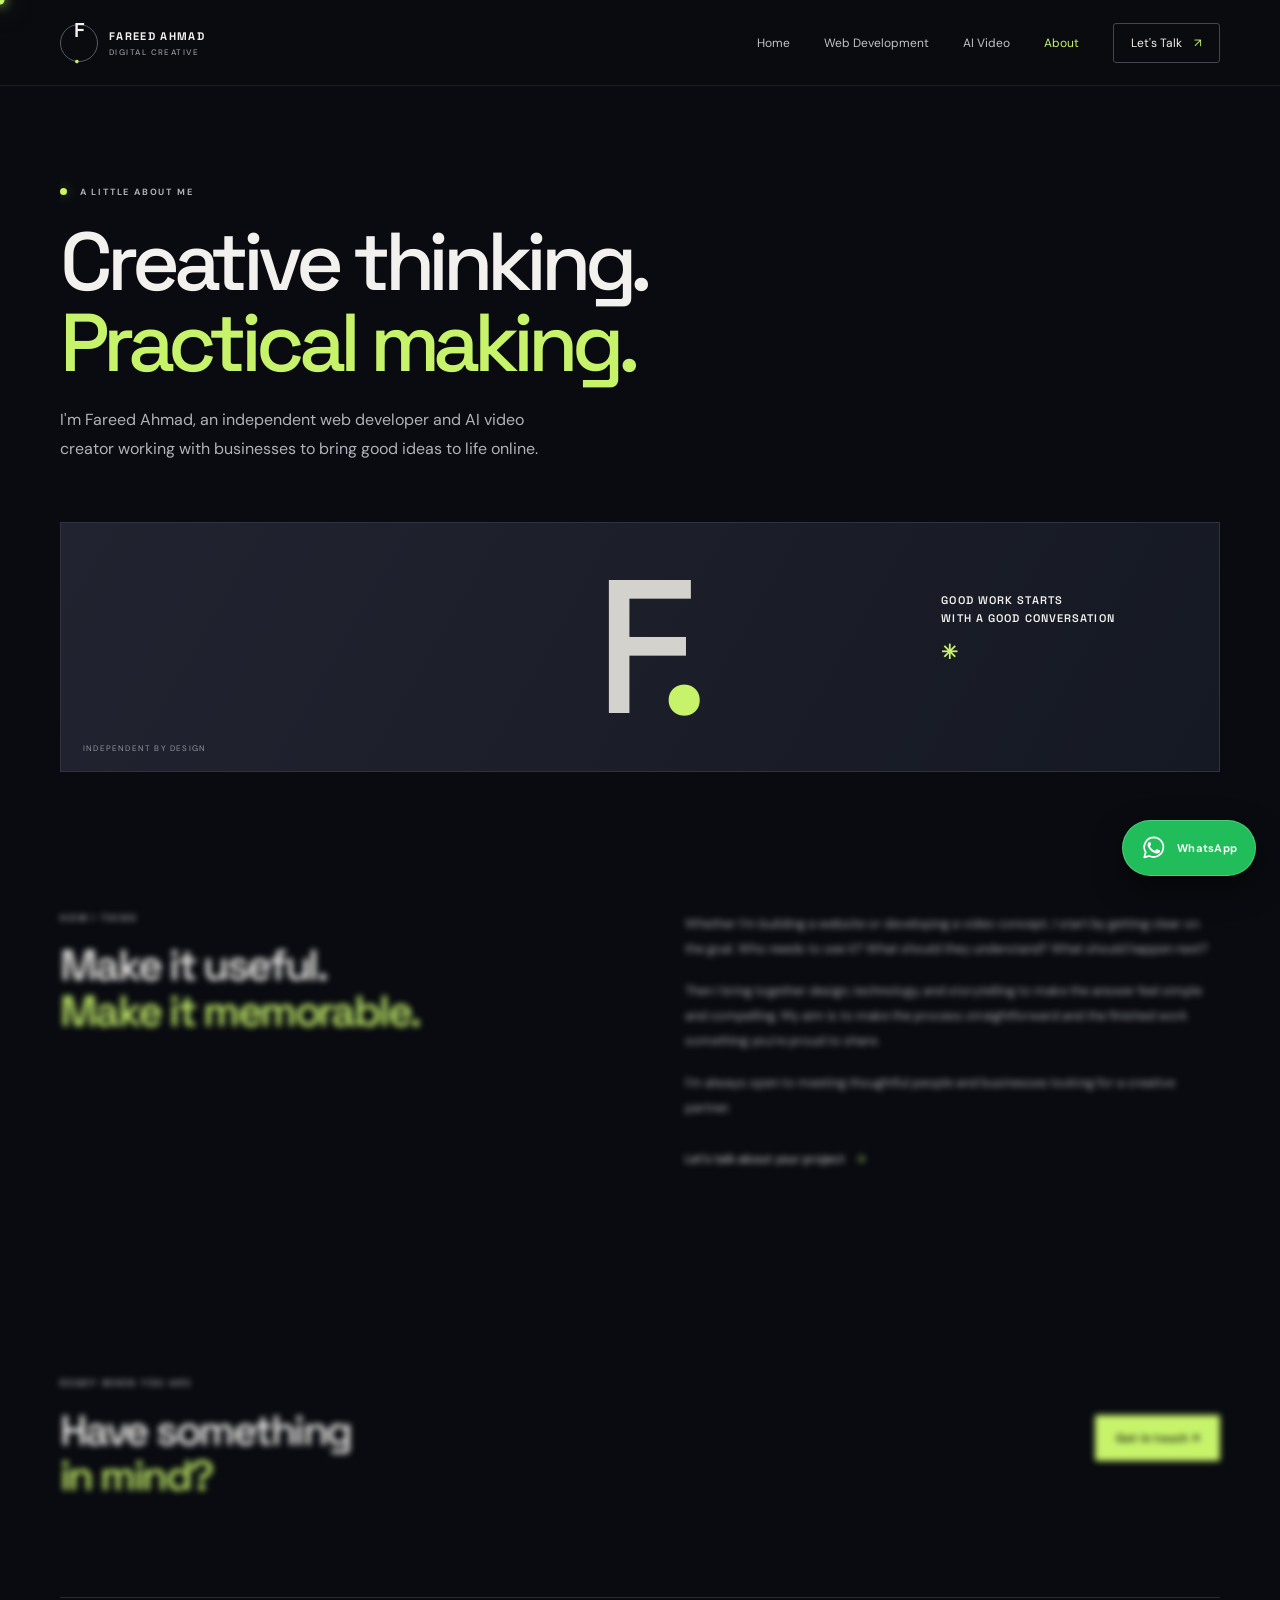
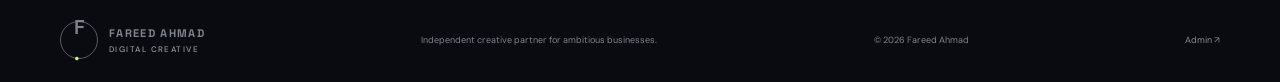
==== commit e31e6b78: "Repeat portfolio animations on every page Replay scroll reveals whenever sections re-enter view and " ====
--- a/about.html
+++ b/about.html
@@ -1 +1 @@
-<!doctype html><html lang="en"><head><meta charset="utf-8"><meta name="viewport" content="width=device-width, initial-scale=1"><title>About — Fareed Ahmad</title><link rel="preconnect" href="https://fonts.googleapis.com"><link rel="preconnect" href="https://fonts.gstatic.com" crossorigin><link href="https://fonts.googleapis.com/css2?family=DM+Sans:wght@400;500;600;700&family=Space+Grotesk:wght@400;500;600;700&display=swap" rel="stylesheet"><link rel="stylesheet" href="style.css?v=20261126-featured"></head><body><span class="cursor-glow" aria-hidden="true"></span><header class="header"><a class="brand" href="index.html"><span class="brand-mark">F<span>.</span></span><span>FAREED AHMAD<small>DIGITAL CREATIVE</small></span></a><button class="menu-toggle" aria-label="Open menu">☰</button><nav class="nav"><a href="index.html">Home</a><a href="web-development.html">Web Development</a><a href="ai-video.html">AI Video</a><a class="active" href="about.html">About</a><a class="nav-cta" href="contact.html">Let's Talk <span>↗</span></a></nav></header><main><section class="inner-hero wrap about-hero"><video class="hero-background-video" autoplay muted loop playsinline preload="metadata" aria-hidden="true" tabindex="-1"><source src="assets/hero-background.mp4" type="video/mp4"></video><div class="eyebrow"><i></i> A LITTLE ABOUT ME</div><h1>Creative thinking.<br><em>Practical making.</em></h1><p class="lead">I'm Fareed Ahmad, an independent web developer and AI video creator working with businesses to bring good ideas to life online.</p><div class="about-visual"><div class="about-monogram">F<span>.</span></div><div class="about-note">GOOD WORK STARTS<br>WITH A GOOD CONVERSATION <b>✳</b></div><span class="about-caption">INDEPENDENT BY DESIGN</span></div></section><section class="section wrap about-copy"><div><div class="eyebrow">HOW I THINK</div><h2>Make it useful.<br><em>Make it memorable.</em></h2></div><div><p>Whether I'm building a website or developing a video concept, I start by getting clear on the goal. Who needs to see it? What should they understand? What should happen next?</p><p>Then I bring together design, technology, and storytelling to make the answer feel simple and compelling. My aim is to make the process straightforward and the finished work something you're proud to share.</p><p>I'm always open to meeting thoughtful people and businesses looking for a creative partner.</p><a class="text-link" href="contact.html">Let's talk about your project <span>→</span></a></div></section><section class="bottom-cta wrap"><div><div class="eyebrow">READY WHEN YOU ARE</div><h2>Have something<br><em>in mind?</em></h2></div><a class="button button-light" href="contact.html">Get in touch ↗</a></section></main><footer class="footer wrap"><a class="brand" href="index.html"><span class="brand-mark">F<span>.</span></span><span>FAREED AHMAD<small>DIGITAL CREATIVE</small></span></a><span>Independent creative partner for ambitious businesses.</span><span>© <span id="year"></span> Fareed Ahmad</span><a class="admin-entry" href="admin.html">Admin ↗</a></footer><script src="portfolio.js"></script><script src="script.js?v=20261126-featured"></script></body></html>
+<!doctype html><html lang="en"><head><meta charset="utf-8"><meta name="viewport" content="width=device-width, initial-scale=1"><title>About — Fareed Ahmad</title><link rel="preconnect" href="https://fonts.googleapis.com"><link rel="preconnect" href="https://fonts.gstatic.com" crossorigin><link href="https://fonts.googleapis.com/css2?family=DM+Sans:wght@400;500;600;700&family=Space+Grotesk:wght@400;500;600;700&display=swap" rel="stylesheet"><link rel="stylesheet" href="style.css?v=20261126-loop2"></head><body><span class="cursor-glow" aria-hidden="true"></span><header class="header"><a class="brand" href="index.html"><span class="brand-mark">F<span>.</span></span><span>FAREED AHMAD<small>DIGITAL CREATIVE</small></span></a><button class="menu-toggle" aria-label="Open menu">☰</button><nav class="nav"><a href="index.html">Home</a><a href="web-development.html">Web Development</a><a href="ai-video.html">AI Video</a><a class="active" href="about.html">About</a><a class="nav-cta" href="contact.html">Let's Talk <span>↗</span></a></nav></header><main><section class="inner-hero wrap about-hero"><video class="hero-background-video" autoplay muted loop playsinline preload="metadata" aria-hidden="true" tabindex="-1"><source src="assets/hero-background.mp4" type="video/mp4"></video><div class="eyebrow"><i></i> A LITTLE ABOUT ME</div><h1>Creative thinking.<br><em>Practical making.</em></h1><p class="lead">I'm Fareed Ahmad, an independent web developer and AI video creator working with businesses to bring good ideas to life online.</p><div class="about-visual"><div class="about-monogram">F<span>.</span></div><div class="about-note">GOOD WORK STARTS<br>WITH A GOOD CONVERSATION <b>✳</b></div><span class="about-caption">INDEPENDENT BY DESIGN</span></div></section><section class="section wrap about-copy"><div><div class="eyebrow">HOW I THINK</div><h2>Make it useful.<br><em>Make it memorable.</em></h2></div><div><p>Whether I'm building a website or developing a video concept, I start by getting clear on the goal. Who needs to see it? What should they understand? What should happen next?</p><p>Then I bring together design, technology, and storytelling to make the answer feel simple and compelling. My aim is to make the process straightforward and the finished work something you're proud to share.</p><p>I'm always open to meeting thoughtful people and businesses looking for a creative partner.</p><a class="text-link" href="contact.html">Let's talk about your project <span>→</span></a></div></section><section class="bottom-cta wrap"><div><div class="eyebrow">READY WHEN YOU ARE</div><h2>Have something<br><em>in mind?</em></h2></div><a class="button button-light" href="contact.html">Get in touch ↗</a></section></main><footer class="footer wrap"><a class="brand" href="index.html"><span class="brand-mark">F<span>.</span></span><span>FAREED AHMAD<small>DIGITAL CREATIVE</small></span></a><span>Independent creative partner for ambitious businesses.</span><span>© <span id="year"></span> Fareed Ahmad</span><a class="admin-entry" href="admin.html">Admin ↗</a></footer><script src="portfolio.js"></script><script src="script.js?v=20261126-loop2"></script></body></html>
--- a/style.css
+++ b/style.css
@@ -57,11 +57,18 @@
 .featured-project-copy h3{font:500 22px var(--display);letter-spacing:-.04em;margin:9px 0 7px;transition:color .25s}
 .featured-project-copy p{max-width:620px;color:#a2a5ad;font-size:12px;line-height:1.7;margin:0}
 .featured-project-card:hover .featured-project-copy h3,.featured-project-card:focus-within .featured-project-copy h3{color:var(--lime)}
-.featured-project-card:hover .featured-project-media,.featured-project-card:focus-within .featured-project-media{animation:featured-project-hover .72s cubic-bezier(.2,.7,.2,1) both}
-@keyframes featured-project-hover{0%{filter:brightness(.72);transform:scale(.99)}55%{filter:brightness(1.08);transform:scale(1.008)}100%{filter:brightness(1);transform:scale(1)}}
+.featured-project-card:hover .featured-project-media,.featured-project-card:focus-within .featured-project-media{animation:featured-project-hover 1.15s ease-in-out infinite alternate}
+@keyframes featured-project-hover{0%,100%{filter:brightness(1);transform:scale(1)}50%{filter:brightness(1.06);transform:scale(1.008)}}
 .whatsapp-float{position:fixed;right:24px;bottom:24px;z-index:25;display:inline-flex;align-items:center;justify-content:center;gap:10px;min-height:56px;padding:0 18px;border:1px solid #ffffff36;border-radius:999px;background:#20bd5a;color:#fff;box-shadow:0 12px 32px #0007;font-size:11px;font-weight:700;letter-spacing:.02em;transition:transform .22s ease,background .22s ease,box-shadow .22s ease}
 .whatsapp-float:hover,.whatsapp-float:focus-visible{transform:translateY(-4px);background:#19a94f;box-shadow:0 17px 38px #0009,0 0 0 4px #20bd5a2b}
 .whatsapp-float:focus-visible{outline:2px solid #fff;outline-offset:3px}
 .whatsapp-float svg{width:26px;height:26px;flex:0 0 auto}
 @media(max-width:650px){.featured-work-section{padding-top:46px;padding-bottom:58px}.featured-work-heading{display:block}.featured-work-heading h2{font-size:36px}.featured-work-heading>p{margin-top:16px}.featured-project-media{aspect-ratio:4/3}.featured-project-footer{display:block;padding:20px}.featured-project-footer>.button{margin-top:18px}.featured-project-badge,.featured-project-hint{top:11px;left:11px;padding:7px 8px;font-size:7px}.featured-project-hint{left:auto;right:11px}.whatsapp-float{right:15px;bottom:15px;width:54px;height:54px;min-height:54px;padding:0}.whatsapp-float span{position:absolute;width:1px;height:1px;overflow:hidden;clip:rect(0,0,0,0);white-space:nowrap}}
 @media(prefers-reduced-motion:reduce){.featured-project-card,.whatsapp-float{transition:none}.featured-project-card:hover,.featured-project-card:focus-within,.whatsapp-float:hover,.whatsapp-float:focus-visible{transform:none}.featured-project-card:hover .featured-project-media,.featured-project-card:focus-within .featured-project-media{animation:none}}
+
+/* Repeat card interactions while the pointer stays over them. */
+@keyframes repeat-card-hover{0%,100%{transform:translateY(-3px);filter:brightness(1)}50%{transform:translateY(-7px);filter:brightness(1.045)}}
+@keyframes repeat-art-card-hover{from{filter:brightness(1)}to{filter:brightness(1.1)}}
+.service-card:hover,.service-card:focus-within,.offer-grid article:hover,.offer-grid article:focus-within,.sample-card:hover,.sample-card:focus-within{animation:repeat-card-hover 1.2s ease-in-out infinite alternate}
+.hero-art.is-visible .card-back:hover,.hero-art.is-visible .card-front:hover{animation:repeat-art-card-hover 1.1s ease-in-out infinite alternate}
+@media(prefers-reduced-motion:reduce){.service-card:hover,.service-card:focus-within,.offer-grid article:hover,.offer-grid article:focus-within,.sample-card:hover,.sample-card:focus-within,.hero-art.is-visible .card-back:hover,.hero-art.is-visible .card-front:hover{animation:none}}
